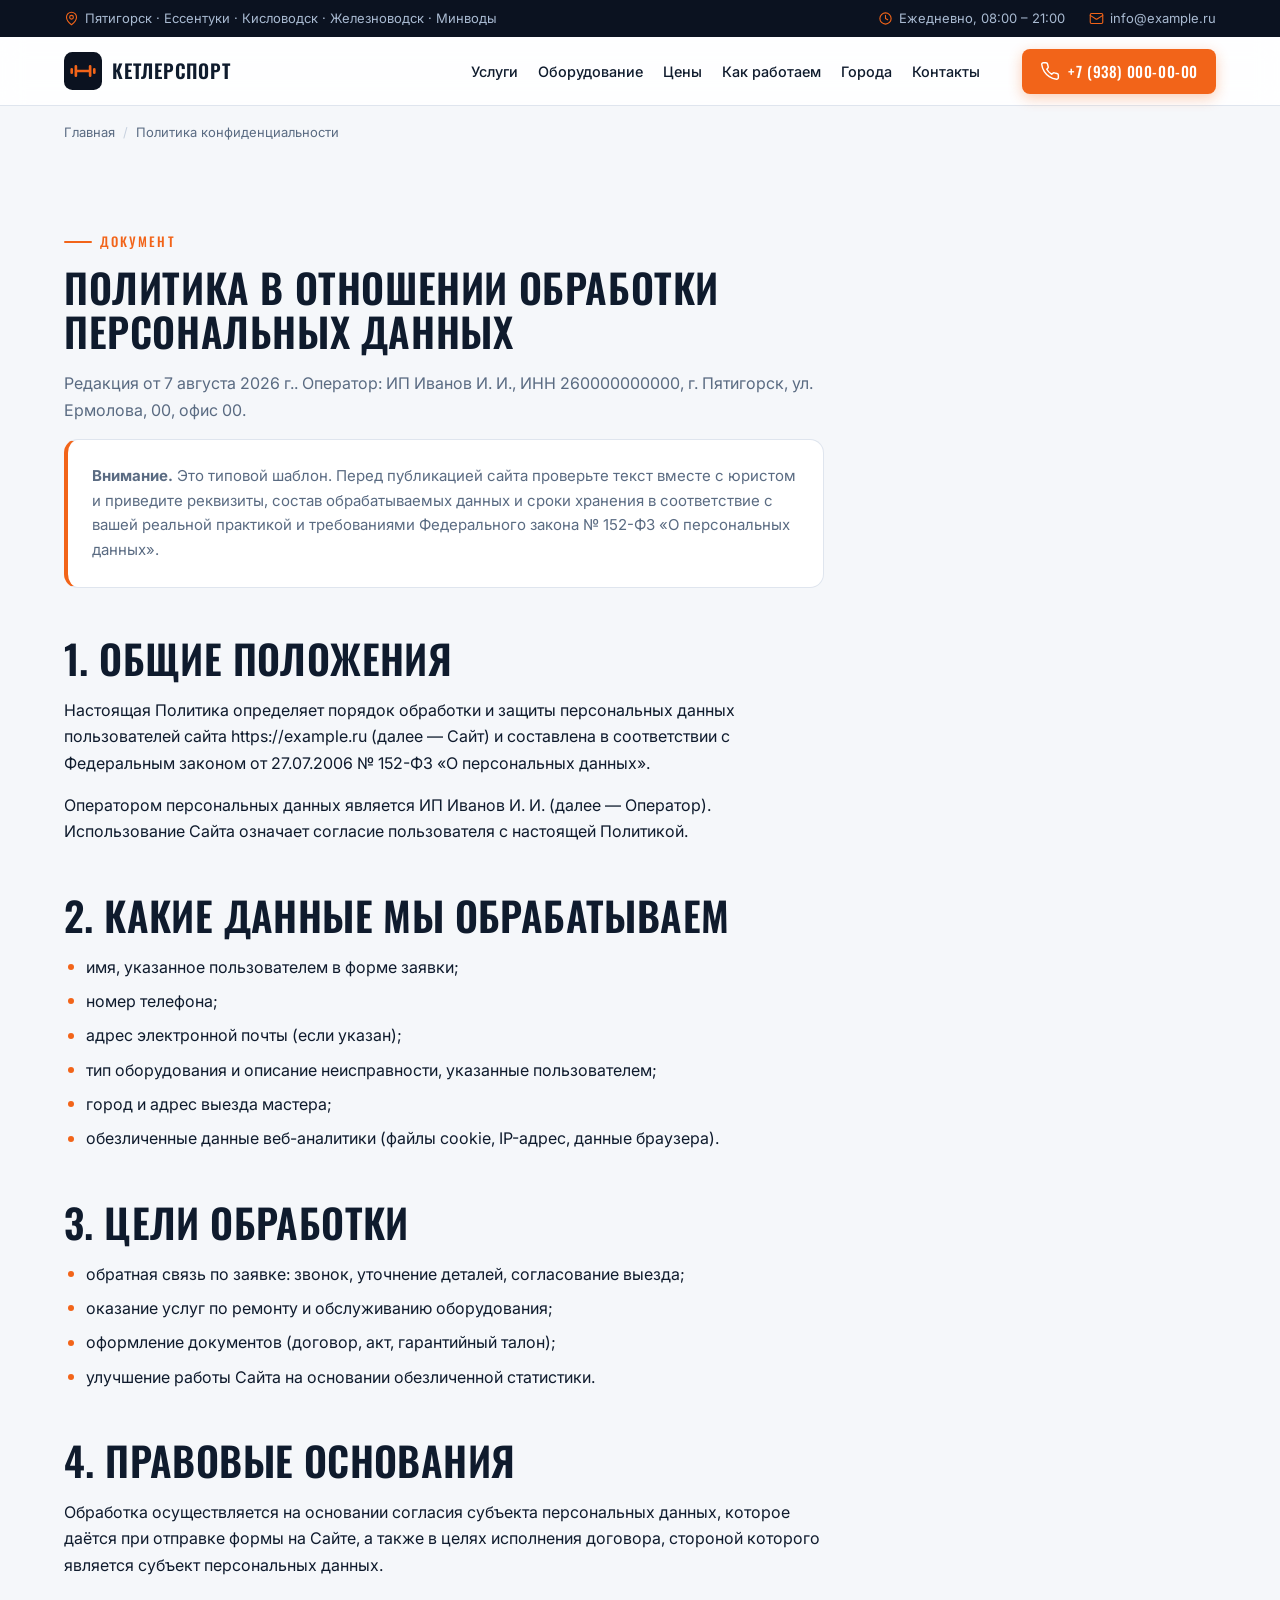
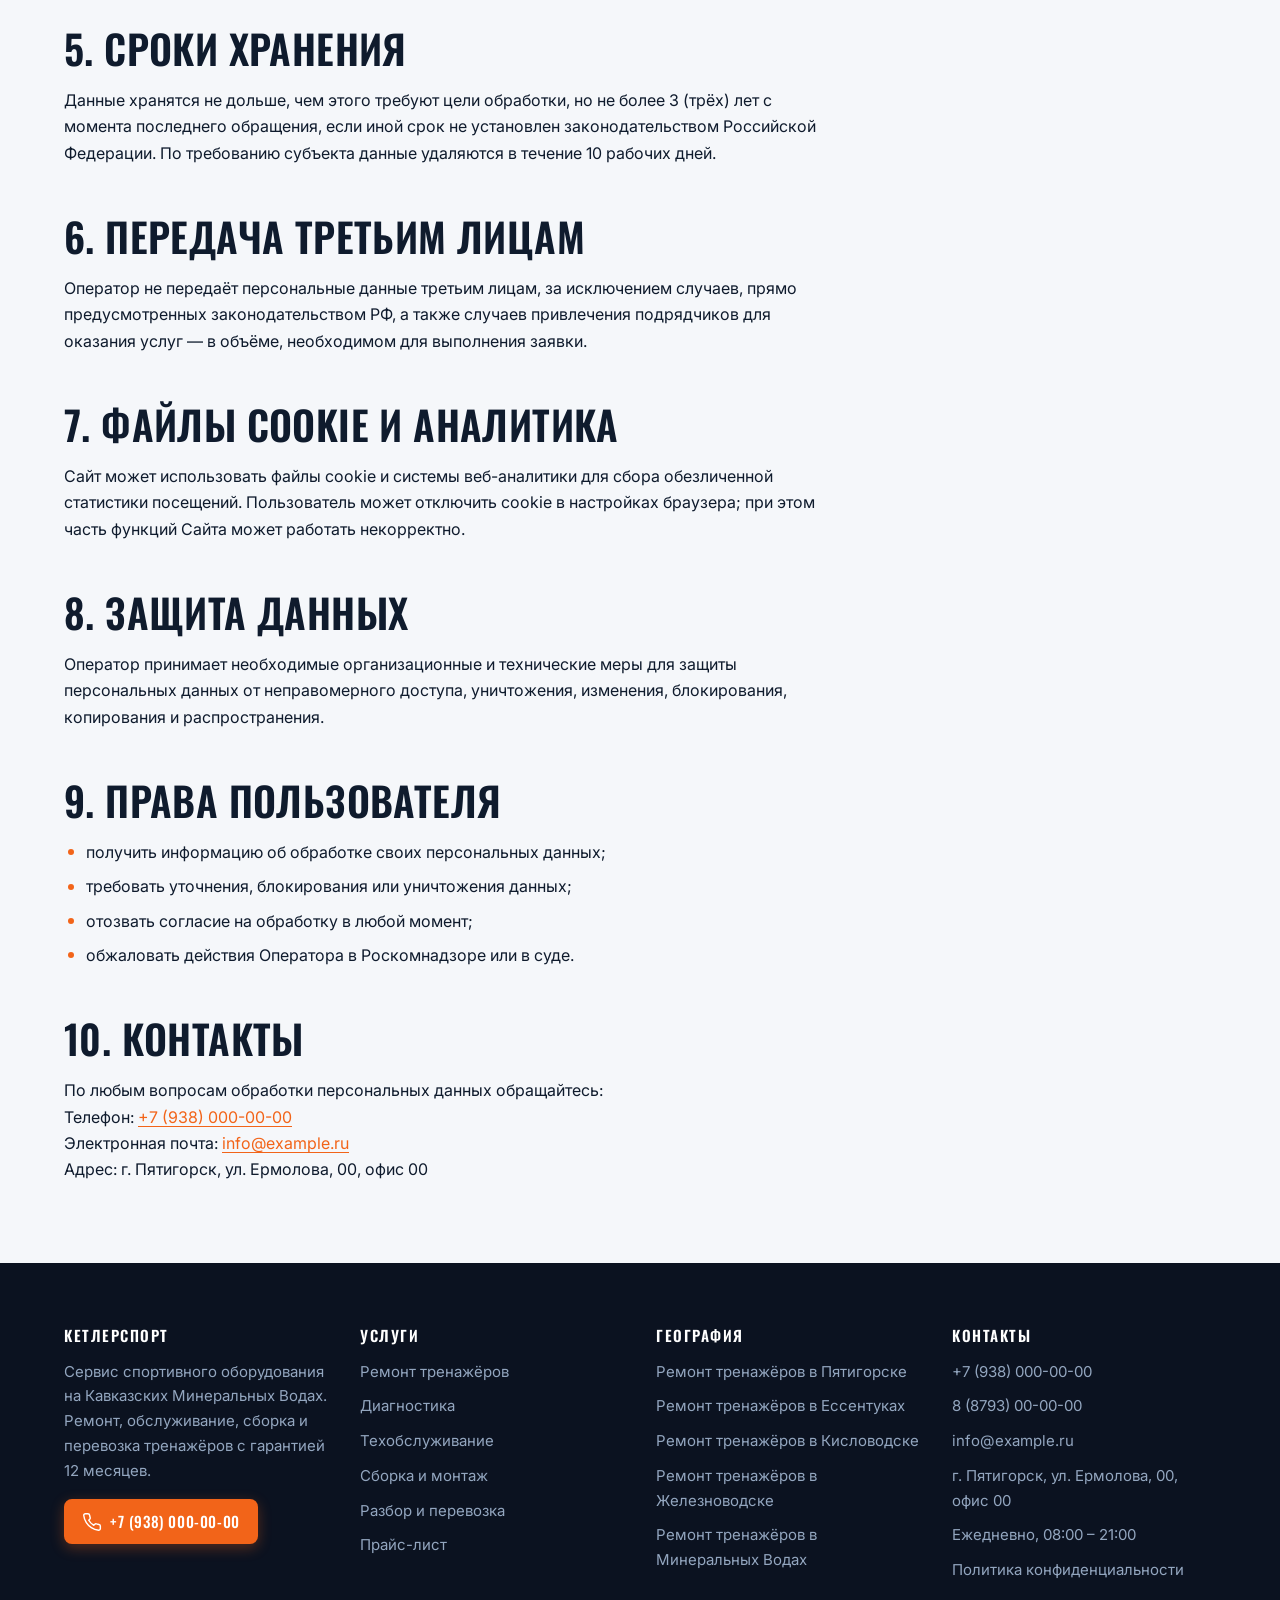
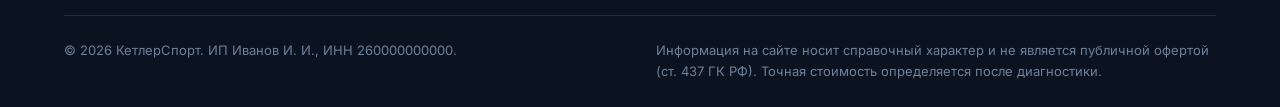
==== privacy.html @ 0d65feaf "Initial commit: ketlerremont project setup Co-Authored-By: Claude Haiku 4.5 <noreply@anthropic.com>" ====
<!DOCTYPE html>
<html lang="ru">
<head>
<meta charset="utf-8">
<meta name="viewport" content="width=device-width, initial-scale=1">
<title>Политика конфиденциальности | КетлерСпорт</title>
<meta name="description" content="Порядок обработки и защиты персональных данных пользователей сайта КетлерСпорт.">
<link rel="canonical" href="https://example.ru/privacy.html">

<meta property="og:type" content="website">
<meta property="og:site_name" content="КетлерСпорт">
<meta property="og:title" content="Политика конфиденциальности | КетлерСпорт">
<meta property="og:description" content="Порядок обработки и защиты персональных данных пользователей сайта КетлерСпорт.">
<meta property="og:url" content="https://example.ru/privacy.html">
<meta property="og:locale" content="ru_RU">
<meta name="theme-color" content="#0B1220">
<meta name="format-detection" content="telephone=no">

<link rel="icon" href="assets/img/favicon.svg" type="image/svg+xml">
<link rel="apple-touch-icon" href="assets/img/favicon.svg">

<link rel="preconnect" href="https://fonts.googleapis.com">
<link rel="preconnect" href="https://fonts.gstatic.com" crossorigin>
<link rel="stylesheet" href="https://fonts.googleapis.com/css2?family=Oswald:wght@400;500;600&family=Inter:wght@400;500;600;700&display=swap">
<link rel="stylesheet" href="assets/css/style.css">

<script>document.documentElement.classList.add('js');</script>

<script type="application/ld+json">{"@context": "https://schema.org", "@type": ["LocalBusiness", "HomeAndConstructionBusiness"], "name": "КетлерСпорт", "description": "Ремонт тренажёров с выездом по всему Кавминводам", "url": "https://example.ru/", "telephone": "+79380000000", "email": "info@example.ru", "priceRange": "₽₽", "image": "https://example.ru/assets/img/favicon.svg", "address": {"@type": "PostalAddress", "addressLocality": "Пятигорск", "addressRegion": "Ставропольский край", "addressCountry": "RU", "streetAddress": "г. Пятигорск, ул. Ермолова, 00, офис 00"}, "geo": {"@type": "GeoCoordinates", "latitude": "44.0486", "longitude": "43.0594"}, "openingHours": "Mo-Su 08:00-21:00", "areaServed": [{"@type": "City", "name": "Пятигорск"}, {"@type": "City", "name": "Ессентуки"}, {"@type": "City", "name": "Кисловодск"}, {"@type": "City", "name": "Железноводск"}, {"@type": "City", "name": "Минеральные Воды"}], "makesOffer": [{"@type": "Offer", "itemOffered": {"@type": "Service", "name": "Ремонт тренажёров", "description": "Механика и электроника: двигатели, платы, датчики, тросы, подшипники, полотна, рамы. Домашние и профессиональные модели."}}, {"@type": "Offer", "itemOffered": {"@type": "Service", "name": "Диагностика", "description": "Полная проверка механики, электрики и электроники на месте. Заключение с перечнем работ и точной сметой."}}, {"@type": "Offer", "itemOffered": {"@type": "Service", "name": "Техобслуживание", "description": "Плановое ТО продлевает срок службы в 2–3 раза. Разовое или по договору с графиком для залов."}}, {"@type": "Offer", "itemOffered": {"@type": "Service", "name": "Сборка и монтаж", "description": "Сборка нового оборудования по заводской инструкции с настройкой и инструктажем по эксплуатации."}}, {"@type": "Offer", "itemOffered": {"@type": "Service", "name": "Разбор и перевозка", "description": "Переезд зала или перестановка тренажёра: разбор, упаковка, такелаж, доставка и сборка на новом месте."}}, {"@type": "Offer", "itemOffered": {"@type": "Service", "name": "Запчасти и расходники", "description": "Подбор комплектующих по модели и серийному номеру. Полотна, ремни, тросы, ролики, платы, датчики, обивка."}}]}</script>
<!-- Счётчик не подключён: укажите brand.metrika_id в config.json -->
<meta name="robots" content="noindex, follow">
</head>
<body>
<!-- SVG-спрайт. Вставляется в начало <body>, иконки используются так:
     <svg class="icon" aria-hidden="true"><use href="#i-phone"></use></svg>
     Стиль: контурные иконки 24x24, толщина обводки 1.75 — задаётся в CSS (.icon).
     При желании можно заменить на Lucide/Heroicons, сохранив id. -->
<svg xmlns="http://www.w3.org/2000/svg" style="display:none" aria-hidden="true" focusable="false">

  <symbol id="i-phone" viewBox="0 0 24 24">
    <path d="M22 16.9v3a2 2 0 0 1-2.2 2 19.8 19.8 0 0 1-8.6-3.1 19.5 19.5 0 0 1-6-6A19.8 19.8 0 0 1 2.1 4.2 2 2 0 0 1 4.1 2h3a2 2 0 0 1 2 1.7c.1 1 .4 1.9.7 2.8a2 2 0 0 1-.5 2.1L8.1 9.9a16 16 0 0 0 6 6l1.3-1.3a2 2 0 0 1 2.1-.4c.9.3 1.8.6 2.8.7a2 2 0 0 1 1.7 2z"/>
  </symbol>

  <symbol id="i-mail" viewBox="0 0 24 24">
    <rect x="2" y="4" width="20" height="16" rx="2"/>
    <path d="m22 7-9 5.7a2 2 0 0 1-2 0L2 7"/>
  </symbol>

  <symbol id="i-chat" viewBox="0 0 24 24">
    <path d="M21 11.5a8.4 8.4 0 0 1-9 8.5 8.9 8.9 0 0 1-4-.9L3 21l1.9-5a8.4 8.4 0 0 1-.9-3.9 8.4 8.4 0 0 1 8.5-9 8.4 8.4 0 0 1 8.5 8.4z"/>
  </symbol>

  <symbol id="i-send" viewBox="0 0 24 24">
    <path d="M22 2 11 13"/>
    <path d="M22 2 15 22l-4-9-9-4z"/>
  </symbol>

  <symbol id="i-clock" viewBox="0 0 24 24">
    <circle cx="12" cy="12" r="9"/>
    <path d="M12 7v5l3.5 2"/>
  </symbol>

  <symbol id="i-pin" viewBox="0 0 24 24">
    <path d="M20 10c0 6-8 12-8 12s-8-6-8-12a8 8 0 0 1 16 0Z"/>
    <circle cx="12" cy="10" r="3"/>
  </symbol>

  <symbol id="i-truck" viewBox="0 0 24 24">
    <path d="M14 17V6a1 1 0 0 0-1-1H3a1 1 0 0 0-1 1v10a1 1 0 0 0 1 1h1"/>
    <path d="M14 8h3.6a1 1 0 0 1 .8.4l2.4 3.2a1 1 0 0 1 .2.6V16a1 1 0 0 1-1 1h-1"/>
    <path d="M9 17h5"/>
    <circle cx="6.5" cy="17.5" r="2"/>
    <circle cx="17.5" cy="17.5" r="2"/>
  </symbol>

  <symbol id="i-shield" viewBox="0 0 24 24">
    <path d="M12 22s8-3 8-9V5.5L12 2.5 4 5.5V13c0 6 8 9 8 9Z"/>
    <path d="m9 12 2 2 4-4"/>
  </symbol>

  <symbol id="i-wrench" viewBox="0 0 24 24">
    <path d="M14.7 6.3a1 1 0 0 0 0 1.4l1.6 1.6a1 1 0 0 0 1.4 0l3.8-3.8a6 6 0 0 1-8 7.9l-6.9 6.9a2.1 2.1 0 0 1-3-3l6.9-6.9a6 6 0 0 1 7.9-8z"/>
  </symbol>

  <symbol id="i-receipt" viewBox="0 0 24 24">
    <path d="M5 2v20l2-1.2L9 22l2-1.2L13 22l2-1.2L17 22l2-1.2V2l-2 1.2L15 2l-2 1.2L11 2 9 3.2 7 2Z"/>
    <path d="M9 8h6"/><path d="M9 12h6"/><path d="M9 16h3"/>
  </symbol>

  <symbol id="i-building" viewBox="0 0 24 24">
    <rect x="4" y="2" width="16" height="20" rx="1.5"/>
    <path d="M8 6h2"/><path d="M14 6h2"/>
    <path d="M8 10h2"/><path d="M14 10h2"/>
    <path d="M8 14h2"/><path d="M14 14h2"/>
    <path d="M10 22v-4h4v4"/>
  </symbol>

  <symbol id="i-search" viewBox="0 0 24 24">
    <circle cx="11" cy="11" r="7"/>
    <path d="m20 20-3.9-3.9"/>
  </symbol>

  <symbol id="i-gauge" viewBox="0 0 24 24">
    <path d="M3.5 18a9.5 9.5 0 1 1 17 0"/>
    <path d="m12 14 4-4"/>
    <circle cx="12" cy="15" r="1.4"/>
  </symbol>

  <symbol id="i-sliders" viewBox="0 0 24 24">
    <path d="M3 7h11"/><path d="M18 7h3"/><circle cx="16" cy="7" r="2"/>
    <path d="M3 17h5"/><path d="M12 17h9"/><circle cx="10" cy="17" r="2"/>
  </symbol>

  <symbol id="i-package" viewBox="0 0 24 24">
    <path d="M21 8a1.5 1.5 0 0 0-.8-1.3l-7.5-4a1.5 1.5 0 0 0-1.4 0l-7.5 4A1.5 1.5 0 0 0 3 8v8a1.5 1.5 0 0 0 .8 1.3l7.5 4a1.5 1.5 0 0 0 1.4 0l7.5-4A1.5 1.5 0 0 0 21 16Z"/>
    <path d="m3.3 7 8.7 4.8L20.7 7"/>
    <path d="M12 21.8V11.8"/>
    <path d="m7.5 4.4 9 4.9"/>
  </symbol>

  <symbol id="i-cog" viewBox="0 0 24 24">
    <circle cx="12" cy="12" r="3"/>
    <circle cx="12" cy="12" r="7"/>
    <path d="M12 2v3"/><path d="M12 19v3"/>
    <path d="M2 12h3"/><path d="M19 12h3"/>
    <path d="m5.3 5.3 2.1 2.1"/><path d="m16.6 16.6 2.1 2.1"/>
    <path d="m18.7 5.3-2.1 2.1"/><path d="m7.4 16.6-2.1 2.1"/>
  </symbol>

  <symbol id="i-menu" viewBox="0 0 24 24">
    <path d="M4 6h16"/><path d="M4 12h16"/><path d="M4 18h16"/>
  </symbol>

  <symbol id="i-close" viewBox="0 0 24 24">
    <path d="M6 6 18 18"/><path d="M18 6 6 18"/>
  </symbol>

  <symbol id="i-arrow-right" viewBox="0 0 24 24">
    <path d="M4 12h15"/><path d="m13 6 6 6-6 6"/>
  </symbol>

  <symbol id="i-arrow-up" viewBox="0 0 24 24">
    <path d="M12 19V5"/><path d="m5 12 7-7 7 7"/>
  </symbol>

  <symbol id="i-check" viewBox="0 0 24 24">
    <path d="M20 6 9 17l-5-5"/>
  </symbol>

  <symbol id="i-star" viewBox="0 0 24 24">
    <path d="m12 2.8 2.9 5.9 6.5.9-4.7 4.6 1.1 6.5-5.8-3-5.8 3 1.1-6.5L2.6 9.6l6.5-.9z"/>
  </symbol>

  <symbol id="i-alert" viewBox="0 0 24 24">
    <path d="M10.3 3.9 2.4 17.4A2 2 0 0 0 4.1 20.4h15.8a2 2 0 0 0 1.7-3L13.7 3.9a2 2 0 0 0-3.4 0Z"/>
    <path d="M12 9v4"/><path d="M12 17h.01"/>
  </symbol>

  <symbol id="i-info" viewBox="0 0 24 24">
    <circle cx="12" cy="12" r="9"/>
    <path d="M12 16v-5"/><path d="M12 8h.01"/>
  </symbol>

  <symbol id="i-home" viewBox="0 0 24 24">
    <path d="m3 10 9-7 9 7v10a1 1 0 0 1-1 1H4a1 1 0 0 1-1-1z"/>
    <path d="M10 21v-6h4v6"/>
  </symbol>

  <symbol id="i-dumbbell" viewBox="0 0 24 24">
    <path d="M6.5 6v12"/><path d="M17.5 6v12"/>
    <path d="M3 9v6"/><path d="M21 9v6"/>
    <path d="M6.5 12h11"/>
  </symbol>

  <symbol id="i-hotel" viewBox="0 0 24 24">
    <rect x="3" y="12" width="18" height="4" rx="1"/>
    <path d="M3 12V6"/>
    <path d="M7 12V9h6v3"/>
    <path d="M3 20v-4"/><path d="M21 20v-4"/>
  </symbol>

  <symbol id="i-school" viewBox="0 0 24 24">
    <path d="m2 9 10-5 10 5-10 5z"/>
    <path d="M6 11.5V17c0 1.5 2.7 3 6 3s6-1.5 6-3v-5.5"/>
  </symbol>

  <symbol id="i-store" viewBox="0 0 24 24">
    <path d="m3 9 1.6-5h14.8L21 9"/>
    <path d="M4 9v11h16V9"/>
    <path d="M9 20v-6h6v6"/>
  </symbol>

  <symbol id="i-office" viewBox="0 0 24 24">
    <rect x="2" y="7" width="20" height="13" rx="2"/>
    <path d="M9 7V5a1 1 0 0 1 1-1h4a1 1 0 0 1 1 1v2"/>
    <path d="M2 12h20"/>
  </symbol>

  <symbol id="i-treadmill" viewBox="0 0 24 24">
    <path d="M3 19h10a1 1 0 0 0 1-.7L17.5 8"/>
    <path d="M17.5 8H21"/>
    <path d="M21 8v11"/>
    <path d="M6 19v2"/><path d="M12 19v2"/>
  </symbol>

  <symbol id="i-bike" viewBox="0 0 24 24">
    <circle cx="5.5" cy="17" r="3.5"/>
    <circle cx="18.5" cy="17" r="3.5"/>
    <path d="M5.5 17 9 8h6l3.5 9"/>
    <path d="M7 8h4"/><path d="M14 8h3"/>
  </symbol>

  <symbol id="i-ellipse" viewBox="0 0 24 24">
    <ellipse cx="12" cy="15.5" rx="9" ry="4.5"/>
    <path d="M12 11V3"/>
    <path d="M8 3h8"/>
    <path d="M6 15.5h12"/>
  </symbol>

  <symbol id="i-rower" viewBox="0 0 24 24">
    <path d="M2 19h20"/>
    <path d="m7 19 1.5-5h4l1.5 5"/>
    <circle cx="18" cy="8.5" r="3"/>
    <path d="m15.2 9.8-6 3.2"/>
  </symbol>

  <symbol id="i-stepper" viewBox="0 0 24 24">
    <path d="M3 20h4v-4h4v-4h4V8h5"/>
    <path d="M3 20v-2"/>
  </symbol>

  <symbol id="i-weights" viewBox="0 0 24 24">
    <rect x="6" y="7" width="12" height="3" rx="1"/>
    <rect x="6" y="12" width="12" height="3" rx="1"/>
    <rect x="6" y="17" width="12" height="3" rx="1"/>
    <path d="M12 7V3"/><path d="M9 3h6"/>
  </symbol>

  <symbol id="i-station" viewBox="0 0 24 24">
    <path d="M4 3v18"/><path d="M20 3v18"/>
    <path d="M4 3h16"/>
    <path d="M4 12h7"/>
    <circle cx="15" cy="12" r="2.5"/>
    <path d="M20 21H4"/>
  </symbol>

  <symbol id="i-bench" viewBox="0 0 24 24">
    <rect x="5" y="8" width="14" height="4" rx="1.5"/>
    <path d="M7 12v8"/><path d="M17 12v8"/>
    <path d="M3 5h4"/><path d="M17 5h4"/>
  </symbol>

  <symbol id="i-file" viewBox="0 0 24 24">
    <path d="M14 2H7a2 2 0 0 0-2 2v16a2 2 0 0 0 2 2h10a2 2 0 0 0 2-2V7z"/>
    <path d="M14 2v5h5"/>
    <path d="M9 13h6"/><path d="M9 17h4"/>
  </symbol>

  <symbol id="i-ruble" viewBox="0 0 24 24">
    <path d="M8 21V4h5.5a4.5 4.5 0 0 1 0 9H8"/>
    <path d="M5 16h9"/>
  </symbol>
</svg>


<a class="skip-link" href="#main">Перейти к содержимому</a>

<div class="topbar">
  <div class="container topbar__inner">
    <span class="topbar__item topbar__cities">
      <svg class="icon" aria-hidden="true"><use href="#i-pin"></use></svg>
      Пятигорск · Ессентуки · Кисловодск · Железноводск · Минводы
    </span>
    <span class="topbar__item topbar__hours">
      <svg class="icon" aria-hidden="true"><use href="#i-clock"></use></svg>
      Ежедневно, 08:00 – 21:00
    </span>
    <a class="topbar__item topbar__mail" href="mailto:info@example.ru">
      <svg class="icon" aria-hidden="true"><use href="#i-mail"></use></svg>
      info@example.ru
    </a>
    <a class="topbar__item topbar__phone" href="tel:+79380000000">
      <svg class="icon" aria-hidden="true"><use href="#i-phone"></use></svg>
      +7 (938) 000-00-00
    </a>
  </div>
</div>

<header class="header">
  <div class="container header__inner">
    <a class="logo" href="index.html" aria-label="КетлерСпорт — на главную">
      <svg class="logo__mark" viewBox="0 0 64 64" aria-hidden="true">
        <rect width="64" height="64" rx="14" fill="#0B1220"/>
        <g fill="none" stroke="#F26419" stroke-width="4.5" stroke-linecap="round">
          <path d="M20 24v16M44 24v16M13 29v6M51 29v6M20 32h24"/>
        </g>
      </svg>
      <span class="logo__text">
        <span class="logo__name">КетлерСпорт</span>
        <span class="logo__sub">Ремонт спортивного оборудования</span>
      </span>
    </a>

    <button class="burger" type="button" data-burger aria-expanded="false" aria-controls="site-nav" aria-label="Меню">
      <svg class="icon burger__open" aria-hidden="true"><use href="#i-menu"></use></svg>
      <svg class="icon burger__close" aria-hidden="true"><use href="#i-close"></use></svg>
    </button>

    <nav class="nav" id="site-nav" data-nav aria-label="Основная навигация">
      <ul class="nav__list">
        <li><a class="nav__link" href="index.html#services">Услуги</a></li>
        <li><a class="nav__link" href="index.html#equipment">Оборудование</a></li>
        <li><a class="nav__link" href="index.html#prices">Цены</a></li>
        <li><a class="nav__link" href="index.html#process">Как работаем</a></li>
        <li><a class="nav__link" href="index.html#cities">Города</a></li>
        <li class="nav__item--compact"><a class="nav__link" href="index.html#faq">Вопросы</a></li>
        <li><a class="nav__link" href="index.html#contacts">Контакты</a></li>
        <li class="nav__cta"><a class="btn btn--primary btn--block" href="#lead" data-lead-cta>Вызвать мастера</a></li>
      </ul>
    </nav>

    <a class="btn btn--primary btn--sm header__phone" href="tel:+79380000000">
      <svg class="icon" aria-hidden="true"><use href="#i-phone"></use></svg>
      +7 (938) 000-00-00
    </a>
  </div>
</header>

<main id="main">
<nav class="breadcrumbs container" aria-label="Хлебные крошки">
  <ol>
    <li><a href="index.html">Главная</a></li>
    <li>Политика конфиденциальности</li>
  </ol>
</nav>

<section class="section section--tight">
  <div class="container">
    <div class="prose">
      <span class="eyebrow">Документ</span>
      <h1 style="font-size:clamp(1.8rem,4vw,2.5rem)">Политика в отношении обработки персональных данных</h1>
      <p style="color:var(--text-muted)">
        Редакция от 7 августа 2026 г.. Оператор: ИП Иванов И. И., ИНН 260000000000, г. Пятигорск, ул. Ермолова, 00, офис 00.
      </p>

      <div class="card" style="border-left:4px solid var(--brand);margin-bottom:32px">
        <p style="margin:0;font-size:var(--fs-sm)">
          <strong>Внимание.</strong> Это типовой шаблон. Перед публикацией сайта проверьте
          текст вместе с юристом и приведите реквизиты, состав обрабатываемых данных и сроки
          хранения в соответствие с вашей реальной практикой и требованиями
          Федерального закона № 152-ФЗ «О персональных данных».
        </p>
      </div>

      <h2>1. Общие положения</h2>
      <p>
        Настоящая Политика определяет порядок обработки и защиты персональных данных
        пользователей сайта https://example.ru (далее — Сайт) и составлена в соответствии
        с Федеральным законом от 27.07.2006 № 152-ФЗ «О персональных данных».
      </p>
      <p>
        Оператором персональных данных является ИП Иванов И. И. (далее — Оператор).
        Использование Сайта означает согласие пользователя с настоящей Политикой.
      </p>

      <h2>2. Какие данные мы обрабатываем</h2>
      <ul>
        <li>имя, указанное пользователем в форме заявки;</li>
        <li>номер телефона;</li>
        <li>адрес электронной почты (если указан);</li>
        <li>тип оборудования и описание неисправности, указанные пользователем;</li>
        <li>город и адрес выезда мастера;</li>
        <li>обезличенные данные веб-аналитики (файлы cookie, IP-адрес, данные браузера).</li>
      </ul>

      <h2>3. Цели обработки</h2>
      <ul>
        <li>обратная связь по заявке: звонок, уточнение деталей, согласование выезда;</li>
        <li>оказание услуг по ремонту и обслуживанию оборудования;</li>
        <li>оформление документов (договор, акт, гарантийный талон);</li>
        <li>улучшение работы Сайта на основании обезличенной статистики.</li>
      </ul>

      <h2>4. Правовые основания</h2>
      <p>
        Обработка осуществляется на основании согласия субъекта персональных данных,
        которое даётся при отправке формы на Сайте, а также в целях исполнения договора,
        стороной которого является субъект персональных данных.
      </p>

      <h2>5. Сроки хранения</h2>
      <p>
        Данные хранятся не дольше, чем этого требуют цели обработки, но не более
        3 (трёх) лет с момента последнего обращения, если иной срок не установлен
        законодательством Российской Федерации. По требованию субъекта данные удаляются
        в течение 10 рабочих дней.
      </p>

      <h2>6. Передача третьим лицам</h2>
      <p>
        Оператор не передаёт персональные данные третьим лицам, за исключением случаев,
        прямо предусмотренных законодательством РФ, а также случаев привлечения
        подрядчиков для оказания услуг — в объёме, необходимом для выполнения заявки.
      </p>

      <h2>7. Файлы cookie и аналитика</h2>
      <p>
        Сайт может использовать файлы cookie и системы веб-аналитики для сбора обезличенной
        статистики посещений. Пользователь может отключить cookie в настройках браузера;
        при этом часть функций Сайта может работать некорректно.
      </p>

      <h2>8. Защита данных</h2>
      <p>
        Оператор принимает необходимые организационные и технические меры для защиты
        персональных данных от неправомерного доступа, уничтожения, изменения,
        блокирования, копирования и распространения.
      </p>

      <h2>9. Права пользователя</h2>
      <ul>
        <li>получить информацию об обработке своих персональных данных;</li>
        <li>требовать уточнения, блокирования или уничтожения данных;</li>
        <li>отозвать согласие на обработку в любой момент;</li>
        <li>обжаловать действия Оператора в Роскомнадзоре или в суде.</li>
      </ul>

      <h2>10. Контакты</h2>
      <p>
        По любым вопросам обработки персональных данных обращайтесь:<br>
        Телефон: <a href="tel:+79380000000">+7 (938) 000-00-00</a><br>
        Электронная почта: <a href="mailto:info@example.ru">info@example.ru</a><br>
        Адрес: г. Пятигорск, ул. Ермолова, 00, офис 00
      </p>
    </div>
  </div>
</section>

</main>

<footer class="footer">
  <div class="container">
    <div class="footer__grid">
      <div>
        <h4>КетлерСпорт</h4>
        <p style="margin-bottom:16px">Сервис спортивного оборудования на Кавказских Минеральных Водах. Ремонт, обслуживание, сборка и перевозка тренажёров с гарантией 12 месяцев.</p>
        <a class="btn btn--primary btn--sm" href="tel:+79380000000">
          <svg class="icon" aria-hidden="true"><use href="#i-phone"></use></svg>
          +7 (938) 000-00-00
        </a>
      </div>
      <div>
        <h4>Услуги</h4>
        <ul>
          <li><a href="index.html#services">Ремонт тренажёров</a></li>
          <li><a href="index.html#services">Диагностика</a></li>
          <li><a href="index.html#services">Техобслуживание</a></li>
          <li><a href="index.html#services">Сборка и монтаж</a></li>
          <li><a href="index.html#services">Разбор и перевозка</a></li>
          <li><a href="index.html#prices">Прайс-лист</a></li>
        </ul>
      </div>
      <div>
        <h4>География</h4>
        <ul><li><a href="remont-trenazherov-pyatigorsk.html">Ремонт тренажёров в Пятигорске</a></li>
<li><a href="remont-trenazherov-essentuki.html">Ремонт тренажёров в Ессентуках</a></li>
<li><a href="remont-trenazherov-kislovodsk.html">Ремонт тренажёров в Кисловодске</a></li>
<li><a href="remont-trenazherov-zheleznovodsk.html">Ремонт тренажёров в Железноводске</a></li>
<li><a href="remont-trenazherov-mineralnye-vody.html">Ремонт тренажёров в Минеральных Водах</a></li></ul>
      </div>
      <div>
        <h4>Контакты</h4>
        <ul>
          <li><a href="tel:+79380000000">+7 (938) 000-00-00</a></li>
          <li><a href="tel:+78793000000">8 (8793) 00-00-00</a></li>
          <li><a href="mailto:info@example.ru">info@example.ru</a></li>
          <li>г. Пятигорск, ул. Ермолова, 00, офис 00</li>
          <li>Ежедневно, 08:00 – 21:00</li>
          <li><a href="privacy.html">Политика конфиденциальности</a></li>
        </ul>
      </div>
    </div>
    <div class="footer__bottom">
      <span>© 2026 КетлерСпорт. ИП Иванов И. И., ИНН 260000000000.</span>
      <span class="footer__disclaimer">Информация на сайте носит справочный характер и не является публичной офертой (ст. 437 ГК РФ). Точная стоимость определяется после диагностики.</span>
    </div>
  </div>
</footer>

<div class="callbar" data-callbar>
  <a href="tel:+79380000000">
    <svg class="icon" aria-hidden="true"><use href="#i-phone"></use></svg>
    Позвонить
  </a>
  <a href="https://wa.me/79380000000" target="_blank" rel="noopener">
    <svg class="icon" aria-hidden="true"><use href="#i-chat"></use></svg>
    WhatsApp
  </a>
</div>

<button class="to-top" type="button" data-to-top aria-label="Наверх">
  <svg class="icon" aria-hidden="true"><use href="#i-arrow-up"></use></svg>
</button>

<!-- Форма во всплывающем окне. На мобильном она заменяет карточку в первом
     экране: та занимала весь экран и закрывала фотографию. Если JS не работает
     или <dialog> не поддерживается, кнопки просто ведут якорем на блок «Заявка». -->
<dialog class="modal" id="lead-modal" aria-label="Вызвать мастера">
  <button class="modal__close" type="button" data-modal-close aria-label="Закрыть окно">
    <svg class="icon" aria-hidden="true"><use href="#i-close"></use></svg>
  </button>
  <div class="lead-card">
  <h2>Вызвать мастера</h2>
  <p class="lead-card__note">Перезвоним в течение 15 минут. Диагностика бесплатно.</p>

  <form data-form data-endpoint="" method="post" action="#" novalidate>
    <input type="hidden" name="source" value="Главная страница">
    <input type="text" name="company" tabindex="-1" autocomplete="off" class="visually-hidden" aria-hidden="true">

    <div class="field">
      <label for="modal-name">Ваше имя <span class="field__req" aria-hidden="true">*</span></label>
      <input class="input" id="modal-name" name="name" type="text" required
             autocomplete="name" placeholder="Как к вам обращаться">
      <span class="field__error" role="alert"></span>
    </div>

    <div class="field">
      <label for="modal-phone">Телефон <span class="field__req" aria-hidden="true">*</span></label>
      <input class="input" id="modal-phone" name="phone" type="tel" required
             autocomplete="tel" inputmode="tel" placeholder="+7 (___) ___-__-__">
      <span class="field__hint">Перезвоним в течение 15 минут в рабочее время</span>
      <span class="field__error" role="alert"></span>
    </div>

    <div class="field">
      <label class="check">
        <input type="checkbox" name="consent" required>
        <span>Согласен на обработку персональных данных в соответствии с
          <a href="privacy.html">политикой конфиденциальности</a></span>
      </label>
      <span class="field__error" role="alert"></span>
    </div>

    <button class="btn btn--primary btn--block" type="submit">Отправить заявку</button>

    <p class="form__status" role="status" aria-live="polite"></p>

    <div class="form__alt">
      <span>Или напишите сразу:</span>
      <a class="chip-link" href="https://wa.me/79380000000" target="_blank" rel="noopener">
        <svg class="icon" aria-hidden="true"><use href="#i-chat"></use></svg> WhatsApp
      </a>
      <a class="chip-link" href="https://t.me/ketlersport" target="_blank" rel="noopener">
        <svg class="icon" aria-hidden="true"><use href="#i-send"></use></svg> Telegram
      </a>
    </div>
  </form>
</div>
</dialog>

<script src="assets/js/main.js" defer></script>

</body>
</html>
---- assets/css/style.css ----
/* =========================================================================
   КетлерСпорт — сервис спортивного оборудования на КМВ
   Дизайн-система: индустриальный тёмно-синий + оранжевый акцент
   Шрифты: Oswald (заголовки) + Inter (текст) — оба с кириллицей
   ========================================================================= */

/* ---------- 1. Токены ---------------------------------------------------- */

:root {
  /* Палитра */
  --ink:            #0B1220;
  --ink-2:          #111C2E;
  --ink-3:          #1B2A42;
  --bg:             #F5F7FA;
  --surface:        #FFFFFF;
  --surface-2:      #EDF1F6;
  --text:           #0F1B2D;
  --text-muted:     #5A6B82;
  --line:           #DFE5EE;
  --line-strong:    #C7D1DF;

  --brand:          #F26419;
  --brand-600:      #D9500B;
  --brand-700:      #B84208;
  --brand-soft:     #FFF1E8;
  --on-brand:       #FFFFFF;

  --blue:           #1D4ED8;
  --ok:             #15803D;
  --ok-soft:        #E8F6EC;
  --warn:           #B45309;
  --danger:         #DC2626;

  /* Типографика */
  --font-display: "Oswald", "Arial Narrow", system-ui, sans-serif;
  --font-body: "Inter", -apple-system, BlinkMacSystemFont, "Segoe UI", Roboto, sans-serif;

  --fs-xs:   0.8125rem;  /* 13 */
  --fs-sm:   0.9375rem;  /* 15 */
  --fs-base: 1rem;       /* 16 */
  --fs-md:   1.0625rem;  /* 17 */
  --fs-lg:   1.25rem;    /* 20 */
  --fs-xl:   1.5rem;     /* 24 */
  --fs-2xl:  2rem;       /* 32 */
  --fs-3xl:  2.5rem;     /* 40 */
  --fs-4xl:  3.25rem;    /* 52 */

  /* Ритм 4/8 */
  --sp-1: 4px;   --sp-2: 8px;   --sp-3: 12px;  --sp-4: 16px;
  --sp-5: 24px;  --sp-6: 32px;  --sp-7: 48px;  --sp-8: 64px;
  --sp-9: 96px;

  --radius-sm: 8px;
  --radius:    14px;
  --radius-lg: 22px;
  --radius-pill: 999px;

  --shadow-sm: 0 1px 2px rgba(15, 27, 45, .06), 0 1px 3px rgba(15, 27, 45, .04);
  --shadow:    0 4px 12px rgba(15, 27, 45, .07), 0 2px 4px rgba(15, 27, 45, .04);
  --shadow-lg: 0 18px 40px rgba(15, 27, 45, .14), 0 4px 12px rgba(15, 27, 45, .07);

  --container: 1200px;
  --header-h: 68px;

  --t-fast: 150ms cubic-bezier(.4, 0, .2, 1);
  --t:      220ms cubic-bezier(.4, 0, .2, 1);

  /* Слои */
  --z-sticky: 40;
  --z-header: 60;
  --z-overlay: 90;
  --z-modal: 100;

  color-scheme: light;
}

/* Тёмная тема — ОТКЛЮЧЕНА по умолчанию.
   Сайт всегда выглядит одинаково у всех посетителей, независимо от настроек
   их системы. Чтобы включить тёмную тему, добавьте на <html> атрибут
   data-theme="dark" (или замените селектор ниже на
   @media (prefers-color-scheme: dark) — тогда тема будет переключаться сама). */
:root[data-theme="dark"] {
  --bg:          #0A101B;
  --surface:     #121C2B;
  --surface-2:   #18243B;
  --text:        #E8EEF7;
  --text-muted:  #9FB0C6;
  --line:        #263449;
  --line-strong: #35465F;
  --brand:       #FF7A33;
  --brand-600:   #F26419;
  --brand-soft:  #2A1B12;
  --ok-soft:     #10251A;
  --shadow-sm: 0 1px 2px rgba(0, 0, 0, .4);
  --shadow:    0 4px 12px rgba(0, 0, 0, .45);
  --shadow-lg: 0 18px 40px rgba(0, 0, 0, .55);
  color-scheme: dark;
}

/* ---------- 2. База ------------------------------------------------------ */

*, *::before, *::after { box-sizing: border-box; }

html {
  -webkit-text-size-adjust: 100%;
  scroll-behavior: smooth;
  scroll-padding-top: calc(var(--header-h) + 16px);
}

body {
  margin: 0;
  font-family: var(--font-body);
  font-size: var(--fs-base);
  line-height: 1.65;
  color: var(--text);
  background: var(--bg);
  -webkit-font-smoothing: antialiased;
  overflow-x: hidden;
}

img, svg, video { max-width: 100%; height: auto; display: block; }
a { color: inherit; }

h1, h2, h3, h4 {
  font-family: var(--font-display);
  font-weight: 600;
  line-height: 1.12;
  margin: 0 0 var(--sp-4);
  letter-spacing: .01em;
}

h1 { font-size: clamp(2.1rem, 5.2vw, var(--fs-4xl)); text-transform: uppercase; letter-spacing: .015em; }
h2 { font-size: clamp(1.7rem, 3.6vw, var(--fs-3xl)); text-transform: uppercase; }
h3 { font-size: var(--fs-lg); }
p  { margin: 0 0 var(--sp-4); }
ul, ol { margin: 0; padding: 0; list-style: none; }

:focus-visible {
  outline: 3px solid var(--brand);
  outline-offset: 2px;
  border-radius: 4px;
}

::selection { background: var(--brand); color: #fff; }

.visually-hidden {
  position: absolute; width: 1px; height: 1px;
  padding: 0; margin: -1px; overflow: hidden;
  clip: rect(0 0 0 0); white-space: nowrap; border: 0;
}

.skip-link {
  position: absolute; left: var(--sp-4); top: -100px;
  z-index: var(--z-modal);
  background: var(--brand); color: #fff;
  padding: var(--sp-3) var(--sp-5); border-radius: var(--radius-sm);
  font-weight: 600; text-decoration: none;
  transition: top var(--t-fast);
}
.skip-link:focus { top: var(--sp-4); }

/* ---------- 3. Раскладка ------------------------------------------------- */

.container {
  width: 100%;
  max-width: var(--container);
  margin-inline: auto;
  padding-inline: var(--sp-4);
}
@media (min-width: 768px)  { .container { padding-inline: var(--sp-6); } }
@media (min-width: 1280px) { .container { padding-inline: var(--sp-5); } }

.section { padding-block: clamp(48px, 7vw, 96px); }
.section--tight { padding-block: clamp(36px, 5vw, 64px); }
.section--alt { background: var(--surface); }
.section--dark { background: var(--ink); color: #EAF0F8; }
/* В тёмной теме фон страницы близок к --ink — отделяем секцию тонкими границами. */
[data-theme="dark"] .section--dark {
  background: #070C15;
  border-block: 1px solid rgba(255, 255, 255, .07);
}
.section--dark h2, .section--dark h3 { color: #fff; }

/* Секция с фотографией на фоне: снимок + затемнение, контент поверх. */
.section--photo { position: relative; overflow: hidden; color: #EAF0F8; }
.section--photo > .container { position: relative; z-index: 2; }
.section--photo h2, .section--photo h3 { color: #fff; }
.section--photo .card__list li { color: #C4D2E4; }
.section--photo .section__lead { font-size: var(--fs-md); color: #B9C8DC; }

.section__bg { position: absolute; inset: 0; z-index: 0; }
.section__bg img {
  width: 100%; height: 100%;
  object-fit: cover; object-position: center 58%;
}
.section__bg::after {
  content: "";
  position: absolute; inset: 0;
  background: linear-gradient(100deg,
    rgba(11, 18, 32, .95) 0%,
    rgba(11, 18, 32, .88) 38%,
    rgba(11, 18, 32, .62) 72%,
    rgba(11, 18, 32, .42) 100%);
}
@media (max-width: 1023px) {
  .section__bg::after { background: rgba(11, 18, 32, .90); }
}

.section-head { max-width: 780px; margin-bottom: var(--sp-7); }
.section-head--center { margin-inline: auto; text-align: center; }
.section-head p {
  font-size: var(--fs-md);
  color: var(--text-muted);
  margin-bottom: 0;
}
.section--dark .section-head p { color: #A9BAD1; }

.eyebrow {
  display: inline-flex; align-items: center; gap: var(--sp-2);
  font-family: var(--font-display);
  font-size: var(--fs-xs);
  font-weight: 500;
  letter-spacing: .16em;
  text-transform: uppercase;
  color: var(--brand);
  margin-bottom: var(--sp-3);
}
.eyebrow::before {
  content: ""; width: 28px; height: 2px;
  background: var(--brand); border-radius: 2px;
}

.grid { display: grid; gap: var(--sp-5); }
.grid--2 { grid-template-columns: repeat(auto-fit, minmax(300px, 1fr)); }
.grid--3 { grid-template-columns: repeat(auto-fit, minmax(290px, 1fr)); }
.grid--4 { grid-template-columns: repeat(auto-fit, minmax(230px, 1fr)); }

/* ---------- 4. Кнопки ---------------------------------------------------- */

.btn {
  display: inline-flex; align-items: center; justify-content: center;
  gap: var(--sp-2);
  min-height: 48px;
  padding: var(--sp-3) var(--sp-5);
  border: 2px solid transparent;
  border-radius: var(--radius-sm);
  font-family: var(--font-display);
  font-size: var(--fs-md);
  font-weight: 500;
  letter-spacing: .04em;
  text-transform: uppercase;
  text-decoration: none;
  cursor: pointer;
  white-space: nowrap;
  transition: background var(--t-fast), color var(--t-fast),
              border-color var(--t-fast), box-shadow var(--t-fast), transform var(--t-fast);
}
.btn:active { transform: translateY(1px); }
.btn .icon { width: 20px; height: 20px; }

.btn--primary {
  background: var(--brand); color: var(--on-brand);
  box-shadow: 0 4px 14px rgba(242, 100, 25, .32);
}
.btn--primary:hover { background: var(--brand-600); box-shadow: 0 6px 20px rgba(242, 100, 25, .42); }

.btn--ghost {
  background: transparent; color: currentColor;
  border-color: currentColor;
  opacity: .92;
}
.btn--ghost:hover { background: rgba(255, 255, 255, .1); opacity: 1; }

.btn--outline {
  background: var(--surface); color: var(--text);
  border-color: var(--line-strong);
}
.btn--outline:hover { border-color: var(--brand); color: var(--brand); }

.btn--block { width: 100%; }
.btn--sm { min-height: 40px; padding: var(--sp-2) var(--sp-4); font-size: var(--fs-sm); }

.btn[disabled], .btn[aria-busy="true"] { opacity: .55; pointer-events: none; }

/* ---------- 5. Шапка ----------------------------------------------------- */

.topbar {
  background: var(--ink);
  color: #A9BAD1;
  font-size: var(--fs-xs);
  padding-block: var(--sp-2);
}
.topbar__inner { display: flex; align-items: center; gap: var(--sp-2) var(--sp-5); }
.topbar__item { display: inline-flex; align-items: center; gap: 6px; white-space: nowrap; }
.topbar__item .icon { width: 15px; height: 15px; color: var(--brand); flex: none; }
.topbar a { text-decoration: none; }
.topbar a:hover { color: #fff; }

/* На узких экранах строка держится в одну линию: часы слева, телефон справа.
   Список городов и почта появляются только когда для них реально есть место. */
.topbar__cities, .topbar__mail { display: none; }
.topbar__phone { margin-left: auto; font-weight: 600; color: #fff; }
@media (min-width: 1024px) {
  .topbar__cities { display: inline-flex; }
  .topbar__hours { margin-left: auto; }
}
@media (min-width: 1200px) {
  .topbar__mail { display: inline-flex; }
  .topbar__phone { display: none; }
}

.header {
  position: sticky; top: 0; z-index: var(--z-header);
  background: color-mix(in srgb, var(--surface) 88%, transparent);
  backdrop-filter: blur(12px);
  border-bottom: 1px solid var(--line);
}
.header__inner {
  display: flex; align-items: center; gap: var(--sp-4);
  min-height: var(--header-h);
}

.logo { display: inline-flex; align-items: center; gap: 10px; text-decoration: none; flex: none; }
.logo__mark { width: 38px; height: 38px; flex: none; }
.logo__text { display: flex; flex-direction: column; line-height: 1.05; }
.logo__name {
  font-family: var(--font-display); font-weight: 600;
  font-size: 1.2rem; letter-spacing: .04em; text-transform: uppercase; color: var(--text);
}
.logo__sub { font-size: 11px; color: var(--text-muted); letter-spacing: .03em; }

/* flex: 0 1 auto + overflow — страховка: если меню однажды перестанет
   помещаться, оно прокрутится, но никогда не наедет на телефон. */
.nav { margin-left: auto; min-width: 0; flex: 0 1 auto; overflow: hidden; }
.nav__list { display: flex; align-items: center; gap: 0; }
.nav__link {
  display: block; padding: 10px 10px;
  font-size: 0.9rem; font-weight: 500; white-space: nowrap;
  color: var(--text); text-decoration: none;
  border-radius: var(--radius-sm);
  transition: color var(--t-fast), background var(--t-fast);
}
@media (min-width: 1360px) { .nav__link { padding: 10px var(--sp-3); font-size: var(--fs-sm); } }
.nav__link:hover { color: var(--brand); background: var(--brand-soft); }
.nav__link[aria-current="page"] { color: var(--brand); font-weight: 600; }

/* Телефон в шапке — это и есть главный CTA, отдельной кнопки не нужно.
   Показываем только там, где горизонтальное меню уже развёрнуто (от 1200px):
   на меньших ширинах телефон живёт в верхней строке и в нижней панели. */
.header__phone { display: none; margin-left: var(--sp-4); flex: none; }
@media (min-width: 1200px) { .header__phone { display: inline-flex; } }

.burger {
  margin-left: auto;
  display: inline-flex; align-items: center; justify-content: center;
  width: 48px; height: 48px;
  background: none; border: 1px solid var(--line-strong);
  border-radius: var(--radius-sm); cursor: pointer; color: var(--text);
}
.burger .icon { width: 24px; height: 24px; }
.burger__close { display: none; }
.burger[aria-expanded="true"] .burger__open { display: none; }
.burger[aria-expanded="true"] .burger__close { display: block; }

@media (max-width: 1199px) {
  /* Выпадающая панель позиционируется относительно .header:
     backdrop-filter на шапке делает её контейнером даже для position: fixed,
     поэтому используем absolute — так поведение предсказуемо. */
  .nav {
    position: absolute; top: 100%; left: 0; right: 0;
    margin-left: 0;
    max-height: calc(100dvh - var(--header-h) - 16px);
    overflow-y: auto;
    background: var(--surface);
    border-bottom: 1px solid var(--line);
    box-shadow: var(--shadow-lg);
    padding: var(--sp-4) var(--sp-4) var(--sp-6);
    opacity: 0; visibility: hidden;
    transform: translateY(-10px);
    transition: opacity var(--t), transform var(--t), visibility var(--t);
  }
  .nav.is-open { opacity: 1; visibility: visible; transform: none; }
  .nav__list { flex-direction: column; align-items: stretch; gap: 2px; }
  .nav__link { padding: var(--sp-4); font-size: var(--fs-md); border-bottom: 1px solid var(--line); }
  .nav__cta { margin-top: var(--sp-5); }
}
@media (min-width: 1200px) { .burger { display: none; } .nav__cta { display: none; } }
/* «Вопросы» остаются в мобильном меню и в подвале, но не толкают шапку
   на ширинах, где место в обрез. */
@media (min-width: 1200px) and (max-width: 1339px) {
  .nav__item--compact { display: none; }
  .logo__sub { display: none; }
}

/* ---------- 6. Первый экран ---------------------------------------------- */

.hero {
  position: relative;
  background: var(--ink);
  color: #EAF0F8;
  overflow: hidden;
  padding-block: clamp(40px, 6vw, 80px) clamp(48px, 7vw, 88px);
}
.hero__bg { position: absolute; inset: 0; z-index: 0; }
.hero__bg img { width: 100%; height: 100%; object-fit: cover; object-position: center 55%; }
/* Затемнение в два слоя: мягкое пятно под заголовком (чтобы текст читался)
   плюс лёгкий общий тон. Низ кадра почти не затемнён — там мастер
   с чемоданом инструмента, ради него фотография и стоит. */
.hero__bg::after {
  content: "";
  position: absolute; inset: 0;
  background:
    radial-gradient(115% 68% at 6% 15%,
      rgba(11, 18, 32, .78) 0%, rgba(11, 18, 32, .58) 44%, rgba(11, 18, 32, 0) 76%),
    linear-gradient(to bottom,
      rgba(11, 18, 32, .48) 0%,
      rgba(11, 18, 32, .36) 46%,
      rgba(11, 18, 32, .22) 78%,
      rgba(11, 18, 32, .16) 100%);
}
@media (max-width: 1023px) {
  /* Узкий кадр обрезает бока — смещаем окно влево, к мастеру и чемодану
     с инструментом, иначе в кадр попадает только пустой центр зала. */
  .hero__bg img { object-position: 27% 62%; }
  /* Текст идёт во всю ширину, поэтому тон плотнее вверху и разрежен внизу,
     где остаётся видимая полоса фотографии. */
  .hero__bg::after {
    background: linear-gradient(to bottom,
      rgba(11, 18, 32, .86) 0%,
      rgba(11, 18, 32, .78) 50%,
      rgba(11, 18, 32, .46) 80%,
      rgba(11, 18, 32, .28) 100%);
  }
}

.hero::before {
  content: "";
  position: absolute; inset: 0; z-index: 1;
  background-image:
    linear-gradient(rgba(255, 255, 255, .04) 1px, transparent 1px),
    linear-gradient(90deg, rgba(255, 255, 255, .04) 1px, transparent 1px);
  background-size: 56px 56px;
  mask-image: radial-gradient(120% 90% at 20% 0%, #000 30%, transparent 75%);
}
.hero::after {
  content: "";
  position: absolute; right: -12%; top: -25%;
  width: 720px; height: 720px; border-radius: 50%;
  background: radial-gradient(circle, rgba(242, 100, 25, .30), transparent 62%);
  pointer-events: none;
}
.hero__inner {
  position: relative; z-index: 2;
  display: grid; gap: clamp(32px, 5vw, 56px);
  align-items: start;
}
@media (min-width: 1024px) { .hero__inner { grid-template-columns: 1.15fr .85fr; } }

/* Тени — страховка читаемости: фон под текстом теперь светлее, чем сплошная
   заливка, и без них тонкие строки могли бы теряться на светлых участках фото. */
.hero h1 { color: #fff; margin-bottom: var(--sp-4); text-shadow: 0 2px 24px rgba(11, 18, 32, .8); }
.hero h1 mark { background: none; color: var(--brand); }
.hero__lead {
  font-size: clamp(var(--fs-md), 2vw, var(--fs-lg));
  color: #C6D4E6;
  max-width: 60ch;
  text-shadow: 0 1px 14px rgba(11, 18, 32, .85);
}
.hero .eyebrow { text-shadow: 0 1px 10px rgba(11, 18, 32, .85); }
.hero__actions { display: flex; flex-wrap: wrap; gap: var(--sp-3); margin-top: var(--sp-5); }

.hero__badges {
  display: flex; flex-wrap: wrap; gap: var(--sp-2);
  margin-top: var(--sp-6);
}
.badge {
  display: inline-flex; align-items: center; gap: 8px;
  padding: 8px 14px;
  background: rgba(11, 18, 32, .55);
  backdrop-filter: blur(6px);
  border: 1px solid rgba(255, 255, 255, .16);
  border-radius: var(--radius-pill);
  font-size: var(--fs-sm);
  color: #E4EDF8;
}
.badge .icon { width: 17px; height: 17px; color: var(--brand); flex: none; }

.hero__cities {
  margin-top: var(--sp-6);
  font-size: var(--fs-sm); color: #B4C4D8;
  text-shadow: 0 1px 10px rgba(11, 18, 32, .9);
}
.hero__cities a { color: #E4EDF8; text-decoration-color: rgba(255,255,255,.45); text-underline-offset: 3px; }
.hero__cities a:hover { color: var(--brand); }

/* ---------- 7. Форма-карточка -------------------------------------------- */

.lead-card {
  background: var(--surface);
  color: var(--text);
  border-radius: var(--radius-lg);
  padding: clamp(20px, 3vw, 32px);
  box-shadow: var(--shadow-lg);
  border-top: 4px solid var(--brand);
}
/* Явный цвет — карточка может лежать внутри .section--photo,
   где заголовки перекрашены в белый. */
.lead-card h2 { font-size: var(--fs-xl); margin-bottom: var(--sp-2); color: var(--text); }
.lead-card .card__list li { color: var(--text-muted); }
.lead-card__note { font-size: var(--fs-sm); color: var(--text-muted); margin-bottom: var(--sp-5); }

.field { margin-bottom: var(--sp-4); }
.field > label {
  display: block; margin-bottom: 6px;
  font-size: var(--fs-sm); font-weight: 600; color: var(--text);
}
.field__req { color: var(--danger); }
.field__hint { display: block; margin-top: 6px; font-size: var(--fs-xs); color: var(--text-muted); }

.input, .select, .textarea {
  width: 100%;
  min-height: 48px;
  padding: 12px 14px;
  font-family: inherit; font-size: var(--fs-base); color: var(--text);
  background: var(--surface);
  border: 1px solid var(--line-strong);
  border-radius: var(--radius-sm);
  transition: border-color var(--t-fast), box-shadow var(--t-fast);
}
.textarea { min-height: 96px; resize: vertical; }
.select {
  appearance: none;
  background-image: url("data:image/svg+xml,%3Csvg xmlns='http://www.w3.org/2000/svg' viewBox='0 0 24 24' fill='none' stroke='%235A6B82' stroke-width='2' stroke-linecap='round'%3E%3Cpath d='m6 9 6 6 6-6'/%3E%3C/svg%3E");
  background-repeat: no-repeat;
  background-position: right 12px center;
  background-size: 20px;
  padding-right: 42px;
}
.input:focus, .select:focus, .textarea:focus {
  outline: none;
  border-color: var(--brand);
  box-shadow: 0 0 0 3px rgba(242, 100, 25, .18);
}
.input[aria-invalid="true"], .select[aria-invalid="true"] { border-color: var(--danger); }
.input::placeholder, .textarea::placeholder { color: #93A0B2; }

.field__error {
  display: none;
  margin-top: 6px;
  font-size: var(--fs-xs); font-weight: 500; color: var(--danger);
}
.field__error::before { content: "! "; font-weight: 700; }
.field.has-error .field__error { display: block; }

.check {
  display: flex; align-items: flex-start; gap: 10px;
  font-size: var(--fs-xs); color: var(--text-muted); line-height: 1.5;
  cursor: pointer;
}
.check input {
  width: 20px; height: 20px; margin: 1px 0 0; flex: none;
  accent-color: var(--brand); cursor: pointer;
}
.check a { color: var(--text); text-underline-offset: 2px; }

.form__status {
  margin-top: var(--sp-4);
  padding: var(--sp-3) var(--sp-4);
  border-radius: var(--radius-sm);
  font-size: var(--fs-sm);
  display: none;
}
.form__status.is-ok { display: block; background: var(--ok-soft); color: var(--ok); border: 1px solid currentColor; }
.form__status.is-error { display: block; background: #FDECEC; color: var(--danger); border: 1px solid currentColor; }

/* Подпись занимает всю ширину, кнопки мессенджеров — ровная пара под ней.
   Так блок не «рассыпается» на узкой карточке формы. */
.form__alt {
  margin-top: var(--sp-4); padding-top: var(--sp-4);
  border-top: 1px dashed var(--line-strong);
  display: grid; grid-template-columns: 1fr 1fr; gap: 10px;
  font-size: var(--fs-sm); color: var(--text-muted);
}
.form__alt > span { grid-column: 1 / -1; }

.chip-link {
  display: inline-flex; align-items: center; justify-content: center; gap: 7px;
  padding: 8px 14px; min-height: 44px;
  border: 1px solid var(--line-strong); border-radius: var(--radius-pill);
  font-weight: 600; font-size: var(--fs-sm); text-decoration: none; color: var(--text);
  transition: border-color var(--t-fast), color var(--t-fast), background var(--t-fast);
}
.chip-link:hover { border-color: var(--brand); color: var(--brand); background: var(--brand-soft); }
.chip-link .icon { width: 18px; height: 18px; }

/* Мессенджеры поверх фотографии — светлый вариант.
   Модификатор, а не потомок .section--photo: внутри белой карточки формы
   такие же кнопки должны остаться тёмными. */
.form__alt--onphoto { color: #A9BAD1; }
.form__alt--onphoto .chip-link { color: #fff; border-color: rgba(255, 255, 255, .3); }
.form__alt--onphoto .chip-link:hover {
  color: var(--brand); border-color: var(--brand); background: rgba(255, 255, 255, .08);
}

/* ---------- 7б. Всплывающее окно с формой -------------------------------- */

.modal {
  width: min(440px, calc(100vw - 24px));
  max-height: calc(100dvh - 24px);
  padding: 0;
  border: 0;
  background: transparent;
  overflow: visible;
}
.modal::backdrop {
  background: rgba(7, 12, 21, .72);
  backdrop-filter: blur(4px);
}
.modal .lead-card {
  max-height: calc(100dvh - 24px);
  overflow-y: auto;
  overscroll-behavior: contain;
}
/* Страховка: внутри закрытого <dialog> IntersectionObserver не срабатывает,
   поэтому анимация появления оставила бы содержимое прозрачным навсегда. */
.js .modal .reveal { opacity: 1; transform: none; }
.modal__close {
  position: absolute; top: 10px; right: 10px; z-index: 1;
  width: 40px; height: 40px;
  display: grid; place-items: center;
  background: var(--surface-2); color: var(--text-muted);
  border: 1px solid var(--line); border-radius: 50%;
  cursor: pointer;
  transition: color var(--t-fast), border-color var(--t-fast);
}
.modal__close:hover { color: var(--brand); border-color: var(--brand); }

/* Форма в первом экране нужна только там, где для неё есть место.
   На мобильном её заменяет кнопка «Вызвать мастера» + это окно. */
@media (max-width: 1023px) {
  .hero .lead-card { display: none; }
  .hero__inner { gap: 0; }
}

/* ---------- 8. Статистика ------------------------------------------------ */

.stats {
  background: var(--ink-2);
  color: #fff;
  border-top: 1px solid rgba(255, 255, 255, .08);
}
.stats__grid {
  display: grid;
  grid-template-columns: repeat(2, 1fr);
  gap: 1px;
  background: rgba(255, 255, 255, .09);
}
@media (min-width: 900px) { .stats__grid { grid-template-columns: repeat(4, 1fr); } }
.stat {
  background: var(--ink-2);
  padding: var(--sp-5) var(--sp-4);
  text-align: center;
}
.stat__value {
  font-family: var(--font-display); font-weight: 600;
  font-size: clamp(1.9rem, 4vw, 2.75rem); line-height: 1;
  color: var(--brand);
  font-variant-numeric: tabular-nums;
}
.stat__suffix { font-size: .5em; margin-left: 4px; color: #fff; }
.stat__label { margin-top: 8px; font-size: var(--fs-sm); color: #A9BAD1; }

/* ---------- 9. Карточки -------------------------------------------------- */

.card {
  position: relative;
  background: var(--surface);
  border: 1px solid var(--line);
  border-radius: var(--radius);
  padding: var(--sp-5);
  transition: transform var(--t), box-shadow var(--t), border-color var(--t);
}
.card:hover { transform: translateY(-3px); box-shadow: var(--shadow-lg); border-color: transparent; }
.card h3 { margin-bottom: var(--sp-2); }
.card p { color: var(--text-muted); font-size: var(--fs-sm); margin-bottom: 0; }

.card__icon {
  display: inline-flex; align-items: center; justify-content: center;
  vertical-align: middle;
  width: 52px; height: 52px;
  margin-bottom: var(--sp-4);
  background: var(--brand-soft);
  color: var(--brand);
  border-radius: var(--radius-sm);
}
.card__icon .icon { width: 27px; height: 27px; }

.card__price {
  display: inline-block;
  vertical-align: middle;
  margin: 0 0 var(--sp-4) var(--sp-3);
  font-family: var(--font-display); font-size: var(--fs-sm);
  letter-spacing: .06em; text-transform: uppercase;
  color: var(--brand); font-weight: 600;
}
.card__list { margin-top: var(--sp-4); display: grid; gap: 8px; }
.card__list li {
  position: relative; padding-left: 24px;
  font-size: var(--fs-sm); color: var(--text-muted);
}
.card__list li::before {
  content: ""; position: absolute; left: 0; top: .45em;
  width: 14px; height: 8px;
  border-left: 2px solid var(--brand); border-bottom: 2px solid var(--brand);
  transform: rotate(-45deg);
}

/* Карточка с фотографией */
.photo-card {
  margin: 0;
  background: var(--surface);
  border: 1px solid var(--line);
  border-radius: var(--radius);
  overflow: hidden;
  transition: transform var(--t), box-shadow var(--t);
}
.photo-card:hover { transform: translateY(-3px); box-shadow: var(--shadow-lg); }
.photo-card img {
  width: 100%; aspect-ratio: 4 / 3;
  object-fit: cover; object-position: center;
  background: var(--surface-2);
}
.photo-card figcaption { padding: var(--sp-5); }
.photo-card h3 { margin-bottom: var(--sp-2); }
.photo-card p { margin: 0; font-size: var(--fs-sm); color: var(--text-muted); }

/* Компактные карточки оборудования */
.eq-card {
  display: flex; gap: var(--sp-4);
  background: var(--surface);
  border: 1px solid var(--line);
  border-radius: var(--radius);
  padding: var(--sp-4);
  transition: border-color var(--t), box-shadow var(--t);
}
.eq-card:hover { border-color: var(--brand); box-shadow: var(--shadow); }
.eq-card__icon { flex: none; width: 44px; height: 44px; color: var(--brand); }
.eq-card__icon .icon { width: 44px; height: 44px; }
.eq-card h3 { font-size: var(--fs-md); margin-bottom: 4px; }
.eq-card p { margin: 0; font-size: var(--fs-sm); color: var(--text-muted); line-height: 1.5; }

/* ---------- 10. Неисправности -------------------------------------------- */

.failures {
  display: grid; gap: var(--sp-3);
  grid-template-columns: repeat(auto-fit, minmax(280px, 1fr));
}
.failures li {
  display: flex; align-items: flex-start; gap: 12px;
  padding: var(--sp-3) var(--sp-4);
  background: rgba(255, 255, 255, .05);
  border: 1px solid rgba(255, 255, 255, .1);
  border-left: 3px solid var(--brand);
  border-radius: var(--radius-sm);
  font-size: var(--fs-sm);
  color: #D3DEEC;
}
.failures .icon { width: 18px; height: 18px; color: var(--brand); flex: none; margin-top: 3px; }

/* ---------- 11. Шаги ----------------------------------------------------- */

.steps { counter-reset: step; display: grid; gap: var(--sp-5); }
@media (min-width: 720px)  { .steps { grid-template-columns: repeat(2, 1fr); } }
@media (min-width: 1080px) { .steps { grid-template-columns: repeat(5, 1fr); } }

.step { position: relative; padding-top: var(--sp-6); }
.step::before {
  counter-increment: step;
  content: counter(step, decimal-leading-zero);
  position: absolute; top: 0; left: 0;
  font-family: var(--font-display); font-weight: 600;
  font-size: 2.25rem; line-height: 1;
  color: var(--brand); opacity: .9;
}
.step::after {
  content: ""; position: absolute; top: 18px; left: 62px; right: -12px;
  height: 2px;
  background: repeating-linear-gradient(90deg, var(--line-strong) 0 6px, transparent 6px 12px);
}
@media (max-width: 1079px) { .step::after { display: none; } }
.step:last-child::after { display: none; }
.step h3 { font-size: var(--fs-md); margin-bottom: 6px; }
.step p { font-size: var(--fs-sm); color: var(--text-muted); margin: 0; }

/* ---------- 12. Цены ----------------------------------------------------- */

.price-group {
  background: var(--surface);
  border: 1px solid var(--line);
  border-radius: var(--radius);
  margin-bottom: var(--sp-3);
  overflow: hidden;
}
.price-group > summary {
  display: flex; align-items: center; gap: var(--sp-3);
  padding: var(--sp-4) var(--sp-5);
  cursor: pointer;
  font-family: var(--font-display); font-size: var(--fs-lg);
  text-transform: uppercase; letter-spacing: .02em;
  list-style: none;
  min-height: 56px;
  transition: background var(--t-fast);
}
.price-group > summary::-webkit-details-marker { display: none; }
.price-group > summary:hover { background: var(--surface-2); }
.price-group > summary::after {
  content: ""; margin-left: auto; flex: none;
  width: 12px; height: 12px;
  border-right: 2px solid var(--brand); border-bottom: 2px solid var(--brand);
  transform: rotate(45deg) translateY(-25%);
  transition: transform var(--t);
}
.price-group[open] > summary::after { transform: rotate(-135deg) translateY(-25%); }
.price-group[open] > summary { border-bottom: 1px solid var(--line); }

.price-table { width: 100%; border-collapse: collapse; font-size: var(--fs-sm); }
.price-table th { text-align: left; }
.price-table td, .price-table th {
  padding: 13px var(--sp-5);
  border-bottom: 1px solid var(--line);
}
.price-table tr:last-child td { border-bottom: none; }
.price-table td:last-child {
  text-align: right; white-space: nowrap;
  font-weight: 600; color: var(--brand);
  font-variant-numeric: tabular-nums;
}
.price-table tbody tr:hover { background: var(--surface-2); }

/* На узких экранах таблица «складывается»: название слева, цена справа,
   обе колонки переносятся по словам и не выезжают за край экрана. */
@media (max-width: 600px) {
  .price-table tbody tr {
    display: flex; flex-wrap: wrap; align-items: baseline;
    gap: 2px var(--sp-3);
    padding: 12px var(--sp-4);
    border-bottom: 1px solid var(--line);
  }
  .price-table tbody tr:last-child { border-bottom: none; }
  .price-table td { padding: 0; border: none; }
  .price-table td:first-child { flex: 1 1 55%; }
  .price-table td:last-child {
    flex: 1 1 auto; min-width: 0;
    white-space: normal; text-align: right;
  }
}

.notes { margin-top: var(--sp-5); display: grid; gap: 10px; }
.notes li {
  position: relative; padding-left: 26px;
  font-size: var(--fs-sm); color: var(--text-muted);
}
.notes .icon {
  position: absolute; left: 0; top: 3px;
  width: 17px; height: 17px; color: var(--brand);
}

/* ---------- 13. Города --------------------------------------------------- */

.city-card {
  display: flex; flex-direction: column;
  background: var(--surface);
  border: 1px solid var(--line);
  border-radius: var(--radius);
  padding: var(--sp-5);
  text-decoration: none;
  transition: transform var(--t), box-shadow var(--t), border-color var(--t);
}
.city-card:hover { transform: translateY(-3px); box-shadow: var(--shadow-lg); border-color: var(--brand); }
.city-card__pin { width: 26px; height: 26px; color: var(--brand); margin-bottom: var(--sp-3); }
.city-card h3 { margin-bottom: 6px; }
.city-card p { font-size: var(--fs-sm); color: var(--text-muted); margin-bottom: var(--sp-4); }
.city-card__more {
  margin-top: auto;
  display: inline-flex; align-items: center; gap: 6px;
  font-size: var(--fs-sm); font-weight: 600; color: var(--brand);
}
.city-card__more .icon { width: 16px; height: 16px; transition: transform var(--t-fast); }
.city-card:hover .city-card__more .icon { transform: translateX(4px); }

/* ---------- 14. Бренды --------------------------------------------------- */

.brands {
  display: flex; flex-wrap: wrap; gap: 10px;
  justify-content: center;
}
.brands li {
  padding: 10px 18px;
  background: var(--surface);
  border: 1px solid var(--line);
  border-radius: var(--radius-pill);
  font-family: var(--font-display);
  font-size: var(--fs-sm);
  letter-spacing: .06em;
  text-transform: uppercase;
  color: var(--text-muted);
  transition: color var(--t-fast), border-color var(--t-fast);
}
.brands li:hover { color: var(--brand); border-color: var(--brand); }

/* ---------- 15. Отзывы --------------------------------------------------- */

.review {
  display: flex; flex-direction: column;
  background: var(--surface);
  border: 1px solid var(--line);
  border-radius: var(--radius);
  padding: var(--sp-5);
}
.review__stars { display: flex; gap: 3px; margin-bottom: var(--sp-3); color: #F5A623; }
.review__stars .icon { width: 18px; height: 18px; }
.review__text { font-size: var(--fs-sm); color: var(--text); margin-bottom: var(--sp-4); }
.review__meta { margin-top: auto; display: flex; align-items: center; gap: 12px; }
.review__avatar {
  width: 42px; height: 42px; flex: none;
  display: grid; place-items: center;
  border-radius: 50%;
  background: var(--brand-soft); color: var(--brand);
  font-family: var(--font-display); font-size: var(--fs-md); font-weight: 600;
}
.review__name { font-weight: 600; font-size: var(--fs-sm); }
.review__role { font-size: var(--fs-xs); color: var(--text-muted); }

/* ---------- 16. FAQ ------------------------------------------------------ */

.faq { max-width: 860px; margin-inline: auto; }
.faq__item {
  background: var(--surface);
  border: 1px solid var(--line);
  border-radius: var(--radius);
  margin-bottom: var(--sp-3);
  overflow: hidden;
}
.faq__item > summary {
  display: flex; align-items: flex-start; gap: var(--sp-4);
  padding: var(--sp-4) var(--sp-5);
  min-height: 60px;
  cursor: pointer;
  font-weight: 600;
  font-size: var(--fs-md);
  list-style: none;
  transition: background var(--t-fast);
}
.faq__item > summary::-webkit-details-marker { display: none; }
.faq__item > summary:hover { background: var(--surface-2); }
.faq__item > summary .plus {
  position: relative; flex: none; margin-left: auto; top: 6px;
  width: 16px; height: 16px;
}
.faq__item > summary .plus::before,
.faq__item > summary .plus::after {
  content: ""; position: absolute; inset: 50% 0 auto 0;
  height: 2px; background: var(--brand); border-radius: 2px;
  transition: transform var(--t);
}
.faq__item > summary .plus::after { transform: rotate(90deg); }
.faq__item[open] > summary .plus::after { transform: rotate(0deg); }
.faq__answer { padding: 0 var(--sp-5) var(--sp-5); color: var(--text-muted); font-size: var(--fs-sm); }
.faq__answer p:last-child { margin-bottom: 0; }

/* ---------- 17. CTA-полоса ----------------------------------------------- */

.cta-band {
  position: relative;
  background: linear-gradient(120deg, var(--ink) 0%, var(--ink-3) 100%);
  color: #fff;
  border-radius: var(--radius-lg);
  padding: clamp(28px, 5vw, 56px);
  overflow: hidden;
}
.cta-band::after {
  content: ""; position: absolute; right: -80px; bottom: -120px;
  width: 380px; height: 380px; border-radius: 50%;
  background: radial-gradient(circle, rgba(242, 100, 25, .35), transparent 65%);
}
.cta-band__inner {
  position: relative; z-index: 1;
  display: flex; flex-wrap: wrap; align-items: center;
  gap: var(--sp-5); justify-content: space-between;
}
.cta-band h2 { margin-bottom: 8px; color: #fff; }
.cta-band p { margin: 0; color: #B9C8DC; max-width: 52ch; }
.cta-band__actions { display: flex; flex-wrap: wrap; gap: var(--sp-3); }

/* ---------- 18. Контакты ------------------------------------------------- */

.contacts { display: grid; gap: var(--sp-5); }
@media (min-width: 900px) { .contacts { grid-template-columns: 1fr 1fr; align-items: start; } }

.contact-list { display: grid; gap: var(--sp-4); }
.contact-item { display: flex; gap: var(--sp-4); align-items: flex-start; }
.contact-item__icon {
  flex: none; width: 44px; height: 44px;
  display: grid; place-items: center;
  background: var(--brand-soft); color: var(--brand);
  border-radius: var(--radius-sm);
}
.contact-item__icon .icon { width: 22px; height: 22px; }
.contact-item__label { font-size: var(--fs-xs); text-transform: uppercase; letter-spacing: .08em; color: var(--text-muted); }
.contact-item__value {
  font-family: var(--font-display); font-size: var(--fs-lg);
  color: var(--text); text-decoration: none;
}
a.contact-item__value:hover { color: var(--brand); }
.contact-item__value--sm { font-family: var(--font-body); font-size: var(--fs-base); line-height: 1.5; }

.map-embed {
  border-radius: var(--radius);
  overflow: hidden;
  border: 1px solid var(--line);
  background: var(--surface-2);
  aspect-ratio: 4 / 3;
  display: grid; place-items: center;
  text-align: center;
  padding: var(--sp-5);
  color: var(--text-muted);
  font-size: var(--fs-sm);
}
.map-embed iframe { width: 100%; height: 100%; border: 0; }

/* ---------- 19. Подвал --------------------------------------------------- */

.footer {
  background: var(--ink);
  color: #93A6BF;
  font-size: var(--fs-sm);
  padding-block: var(--sp-8) var(--sp-5);
}
.footer__grid {
  display: grid; gap: var(--sp-6);
  grid-template-columns: repeat(auto-fit, minmax(210px, 1fr));
  padding-bottom: var(--sp-6);
  border-bottom: 1px solid rgba(255, 255, 255, .1);
}
.footer h4 {
  font-size: var(--fs-sm); text-transform: uppercase; letter-spacing: .1em;
  color: #fff; margin-bottom: var(--sp-4);
}
.footer ul { display: grid; gap: 10px; }
.footer a { text-decoration: none; transition: color var(--t-fast); }
.footer a:hover { color: var(--brand); }
.footer__bottom {
  padding-top: var(--sp-5);
  display: flex; flex-wrap: wrap; gap: var(--sp-3) var(--sp-5);
  justify-content: space-between;
  font-size: var(--fs-xs);
  color: #6E819A;
}
.footer__disclaimer { max-width: 70ch; }

/* ---------- 20. Мобильная панель звонка ---------------------------------- */

.callbar {
  position: fixed; left: 0; right: 0; bottom: 0;
  z-index: var(--z-sticky);
  display: grid; grid-template-columns: 1fr 1fr;
  gap: 1px;
  background: var(--line);
  border-top: 1px solid var(--line);
  padding-bottom: env(safe-area-inset-bottom);
  transform: translateY(110%);
  transition: transform var(--t);
}
.callbar.is-visible { transform: none; }
.callbar a {
  display: flex; align-items: center; justify-content: center; gap: 8px;
  min-height: 56px;
  background: var(--surface); color: var(--text);
  font-family: var(--font-display); font-size: var(--fs-md);
  text-transform: uppercase; letter-spacing: .04em; text-decoration: none;
}
.callbar a:first-child { background: var(--brand); color: #fff; }
.callbar .icon { width: 20px; height: 20px; }
@media (min-width: 768px) { .callbar { display: none; } }
@media (max-width: 767px) { body { padding-bottom: 56px; } }

/* ---------- 21. Наверх --------------------------------------------------- */

.to-top {
  position: fixed; right: 16px; bottom: 72px;
  z-index: var(--z-sticky);
  width: 46px; height: 46px;
  display: grid; place-items: center;
  background: var(--surface); color: var(--text);
  border: 1px solid var(--line-strong); border-radius: 50%;
  box-shadow: var(--shadow);
  cursor: pointer;
  opacity: 0; visibility: hidden;
  transition: opacity var(--t), visibility var(--t), color var(--t-fast), border-color var(--t-fast);
}
.to-top.is-visible { opacity: 1; visibility: visible; }
.to-top:hover { color: var(--brand); border-color: var(--brand); }
.to-top .icon { width: 22px; height: 22px; }
@media (min-width: 768px) { .to-top { bottom: 24px; right: 24px; } }

/* ---------- 22. Хлебные крошки ------------------------------------------- */

.breadcrumbs {
  padding-block: var(--sp-4);
  font-size: var(--fs-xs);
  color: var(--text-muted);
}
.breadcrumbs ol { display: flex; flex-wrap: wrap; gap: 8px; align-items: center; }
.breadcrumbs li::after { content: "/"; margin-left: 8px; color: var(--line-strong); }
.breadcrumbs li:last-child::after { content: none; }
.breadcrumbs a { text-decoration: none; }
.breadcrumbs a:hover { color: var(--brand); }

/* ---------- 23. Прочее --------------------------------------------------- */

.prose { max-width: 76ch; }
.prose h2 { margin-top: var(--sp-7); }
.prose h3 { margin-top: var(--sp-6); }
.prose ul { display: grid; gap: 8px; margin-bottom: var(--sp-4); }
.prose ul li { position: relative; padding-left: 22px; }
.prose ul li::before {
  content: ""; position: absolute; left: 4px; top: .65em;
  width: 6px; height: 6px; border-radius: 50%; background: var(--brand);
}
.prose a { color: var(--brand); text-underline-offset: 3px; }

.icon {
  width: 24px; height: 24px; flex: none;
  fill: none;
  stroke: currentColor;
  stroke-width: 1.75;
  stroke-linecap: round;
  stroke-linejoin: round;
}
.icon--fill { fill: currentColor; stroke: none; }

/* Появление при скролле.
   Прячем только если JS доступен (класс .js ставится инлайн-скриптом в <head>),
   иначе контент останется невидимым при ошибке или отключённом JavaScript. */
.js .reveal { opacity: 0; transform: translateY(18px); }
.js .reveal.is-in {
  opacity: 1; transform: none;
  transition: opacity 480ms ease-out, transform 480ms cubic-bezier(.22, 1, .36, 1);
}

@media (prefers-reduced-motion: reduce) {
  html { scroll-behavior: auto; }
  *, *::before, *::after {
    animation-duration: .01ms !important;
    animation-iteration-count: 1 !important;
    transition-duration: .01ms !important;
  }
  .js .reveal { opacity: 1; transform: none; }
}

@media print {
  .header, .topbar, .callbar, .to-top, .hero::before, .hero::after { display: none !important; }
  body { background: #fff; color: #000; }
}
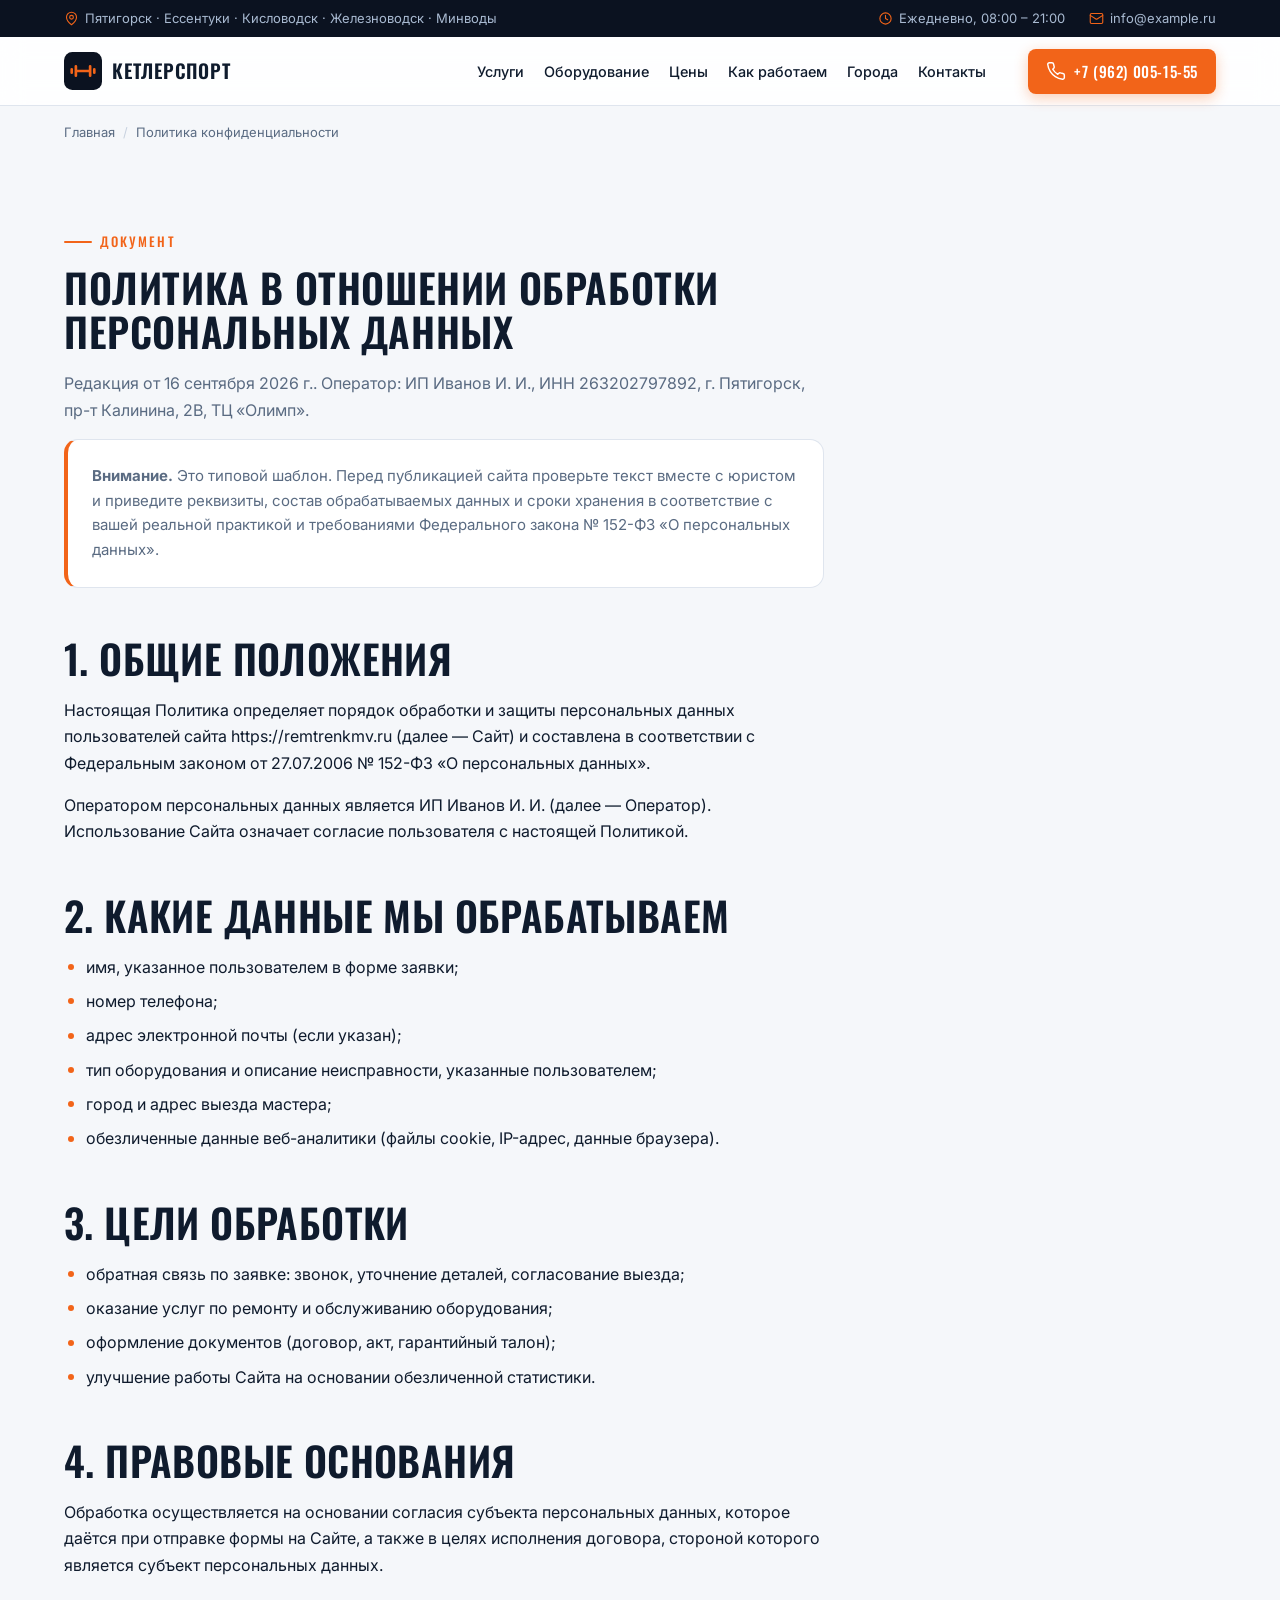
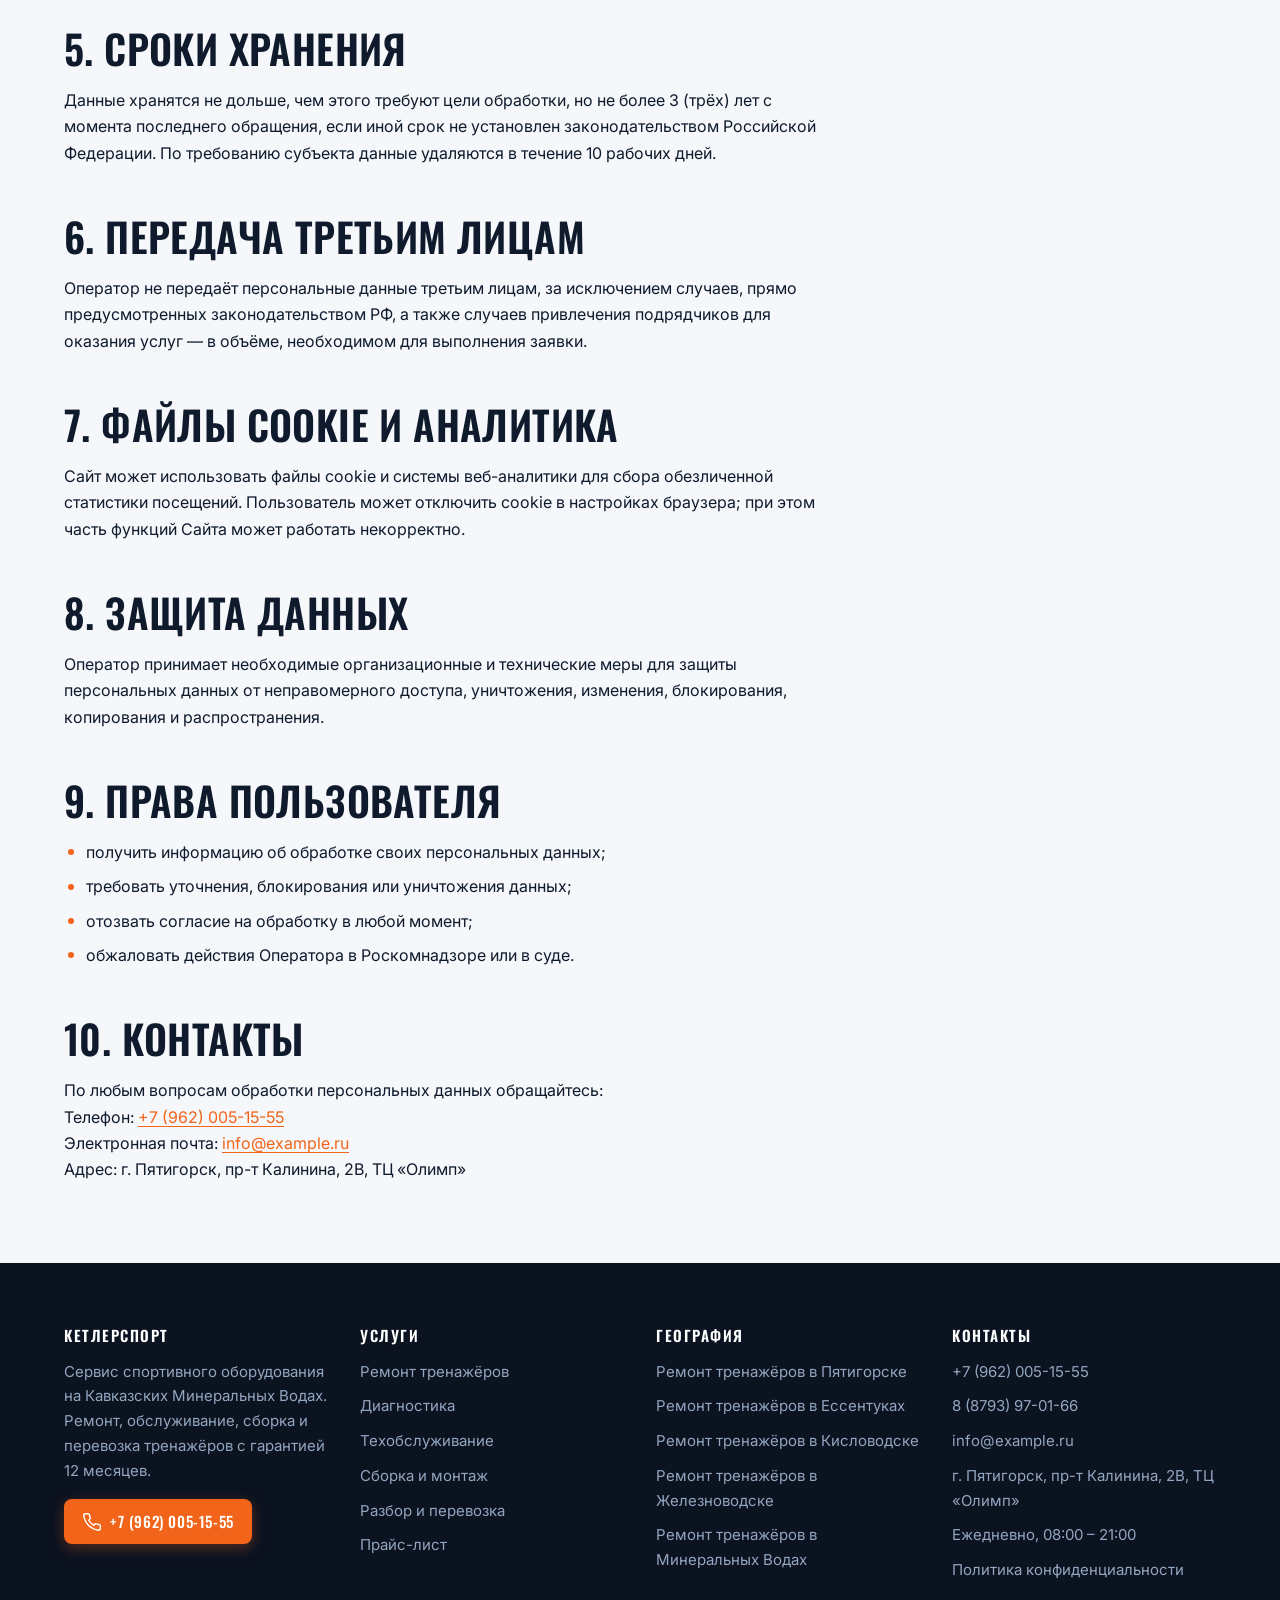
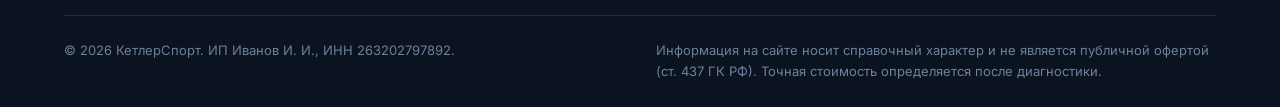
==== commit 7b423948: "Заполнить реальные контакты: телефоны, адрес, ИНН, домен Co-Authored-By: Claude Sonnet 5 <noreply@an" ====
--- a/privacy.html
+++ b/privacy.html
@@ -5,13 +5,13 @@
 <meta name="viewport" content="width=device-width, initial-scale=1">
 <title>Политика конфиденциальности | КетлерСпорт</title>
 <meta name="description" content="Порядок обработки и защиты персональных данных пользователей сайта КетлерСпорт.">
-<link rel="canonical" href="https://example.ru/privacy.html">
+<link rel="canonical" href="https://remtrenkmv.ru/privacy.html">
 
 <meta property="og:type" content="website">
 <meta property="og:site_name" content="КетлерСпорт">
 <meta property="og:title" content="Политика конфиденциальности | КетлерСпорт">
 <meta property="og:description" content="Порядок обработки и защиты персональных данных пользователей сайта КетлерСпорт.">
-<meta property="og:url" content="https://example.ru/privacy.html">
+<meta property="og:url" content="https://remtrenkmv.ru/privacy.html">
 <meta property="og:locale" content="ru_RU">
 <meta name="theme-color" content="#0B1220">
 <meta name="format-detection" content="telephone=no">
@@ -26,7 +26,7 @@
 
 <script>document.documentElement.classList.add('js');</script>
 
-<script type="application/ld+json">{"@context": "https://schema.org", "@type": ["LocalBusiness", "HomeAndConstructionBusiness"], "name": "КетлерСпорт", "description": "Ремонт тренажёров с выездом по всему Кавминводам", "url": "https://example.ru/", "telephone": "+79380000000", "email": "info@example.ru", "priceRange": "₽₽", "image": "https://example.ru/assets/img/favicon.svg", "address": {"@type": "PostalAddress", "addressLocality": "Пятигорск", "addressRegion": "Ставропольский край", "addressCountry": "RU", "streetAddress": "г. Пятигорск, ул. Ермолова, 00, офис 00"}, "geo": {"@type": "GeoCoordinates", "latitude": "44.0486", "longitude": "43.0594"}, "openingHours": "Mo-Su 08:00-21:00", "areaServed": [{"@type": "City", "name": "Пятигорск"}, {"@type": "City", "name": "Ессентуки"}, {"@type": "City", "name": "Кисловодск"}, {"@type": "City", "name": "Железноводск"}, {"@type": "City", "name": "Минеральные Воды"}], "makesOffer": [{"@type": "Offer", "itemOffered": {"@type": "Service", "name": "Ремонт тренажёров", "description": "Механика и электроника: двигатели, платы, датчики, тросы, подшипники, полотна, рамы. Домашние и профессиональные модели."}}, {"@type": "Offer", "itemOffered": {"@type": "Service", "name": "Диагностика", "description": "Полная проверка механики, электрики и электроники на месте. Заключение с перечнем работ и точной сметой."}}, {"@type": "Offer", "itemOffered": {"@type": "Service", "name": "Техобслуживание", "description": "Плановое ТО продлевает срок службы в 2–3 раза. Разовое или по договору с графиком для залов."}}, {"@type": "Offer", "itemOffered": {"@type": "Service", "name": "Сборка и монтаж", "description": "Сборка нового оборудования по заводской инструкции с настройкой и инструктажем по эксплуатации."}}, {"@type": "Offer", "itemOffered": {"@type": "Service", "name": "Разбор и перевозка", "description": "Переезд зала или перестановка тренажёра: разбор, упаковка, такелаж, доставка и сборка на новом месте."}}, {"@type": "Offer", "itemOffered": {"@type": "Service", "name": "Запчасти и расходники", "description": "Подбор комплектующих по модели и серийному номеру. Полотна, ремни, тросы, ролики, платы, датчики, обивка."}}]}</script>
+<script type="application/ld+json">{"@context": "https://schema.org", "@type": ["LocalBusiness", "HomeAndConstructionBusiness"], "name": "КетлерСпорт", "description": "Ремонт тренажёров с выездом по всему Кавминводам", "url": "https://remtrenkmv.ru/", "telephone": "+79620051555", "email": "info@example.ru", "priceRange": "₽₽", "image": "https://remtrenkmv.ru/assets/img/favicon.svg", "address": {"@type": "PostalAddress", "addressLocality": "Пятигорск", "addressRegion": "Ставропольский край", "addressCountry": "RU", "streetAddress": "г. Пятигорск, пр-т Калинина, 2В, ТЦ «Олимп»"}, "geo": {"@type": "GeoCoordinates", "latitude": "44.0601212", "longitude": "43.0701701"}, "openingHours": "Mo-Su 08:00-21:00", "areaServed": [{"@type": "City", "name": "Пятигорск"}, {"@type": "City", "name": "Ессентуки"}, {"@type": "City", "name": "Кисловодск"}, {"@type": "City", "name": "Железноводск"}, {"@type": "City", "name": "Минеральные Воды"}], "makesOffer": [{"@type": "Offer", "itemOffered": {"@type": "Service", "name": "Ремонт тренажёров", "description": "Механика и электроника: двигатели, платы, датчики, тросы, подшипники, полотна, рамы. Домашние и профессиональные модели."}}, {"@type": "Offer", "itemOffered": {"@type": "Service", "name": "Диагностика", "description": "Полная проверка механики, электрики и электроники на месте. Заключение с перечнем работ и точной сметой."}}, {"@type": "Offer", "itemOffered": {"@type": "Service", "name": "Техобслуживание", "description": "Плановое ТО продлевает срок службы в 2–3 раза. Разовое или по договору с графиком для залов."}}, {"@type": "Offer", "itemOffered": {"@type": "Service", "name": "Сборка и монтаж", "description": "Сборка нового оборудования по заводской инструкции с настройкой и инструктажем по эксплуатации."}}, {"@type": "Offer", "itemOffered": {"@type": "Service", "name": "Разбор и перевозка", "description": "Переезд зала или перестановка тренажёра: разбор, упаковка, такелаж, доставка и сборка на новом месте."}}, {"@type": "Offer", "itemOffered": {"@type": "Service", "name": "Запчасти и расходники", "description": "Подбор комплектующих по модели и серийному номеру. Полотна, ремни, тросы, ролики, платы, датчики, обивка."}}]}</script>
 <!-- Счётчик не подключён: укажите brand.metrika_id в config.json -->
 <meta name="robots" content="noindex, follow">
 </head>
@@ -279,9 +279,9 @@
       <svg class="icon" aria-hidden="true"><use href="#i-mail"></use></svg>
       info@example.ru
     </a>
-    <a class="topbar__item topbar__phone" href="tel:+79380000000">
+    <a class="topbar__item topbar__phone" href="tel:+79620051555">
       <svg class="icon" aria-hidden="true"><use href="#i-phone"></use></svg>
-      +7 (938) 000-00-00
+      +7 (962) 005-15-55
     </a>
   </div>
 </div>
@@ -319,9 +319,9 @@
       </ul>
     </nav>
 
-    <a class="btn btn--primary btn--sm header__phone" href="tel:+79380000000">
+    <a class="btn btn--primary btn--sm header__phone" href="tel:+79620051555">
       <svg class="icon" aria-hidden="true"><use href="#i-phone"></use></svg>
-      +7 (938) 000-00-00
+      +7 (962) 005-15-55
     </a>
   </div>
 </header>
@@ -340,7 +340,7 @@
       <span class="eyebrow">Документ</span>
       <h1 style="font-size:clamp(1.8rem,4vw,2.5rem)">Политика в отношении обработки персональных данных</h1>
       <p style="color:var(--text-muted)">
-        Редакция от 7 августа 2026 г.. Оператор: ИП Иванов И. И., ИНН 260000000000, г. Пятигорск, ул. Ермолова, 00, офис 00.
+        Редакция от 16 сентября 2026 г.. Оператор: ИП Иванов И. И., ИНН 263202797892, г. Пятигорск, пр-т Калинина, 2В, ТЦ «Олимп».
       </p>
 
       <div class="card" style="border-left:4px solid var(--brand);margin-bottom:32px">
@@ -355,7 +355,7 @@
       <h2>1. Общие положения</h2>
       <p>
         Настоящая Политика определяет порядок обработки и защиты персональных данных
-        пользователей сайта https://example.ru (далее — Сайт) и составлена в соответствии
+        пользователей сайта https://remtrenkmv.ru (далее — Сайт) и составлена в соответствии
         с Федеральным законом от 27.07.2006 № 152-ФЗ «О персональных данных».
       </p>
       <p>
@@ -428,9 +428,9 @@
       <h2>10. Контакты</h2>
       <p>
         По любым вопросам обработки персональных данных обращайтесь:<br>
-        Телефон: <a href="tel:+79380000000">+7 (938) 000-00-00</a><br>
+        Телефон: <a href="tel:+79620051555">+7 (962) 005-15-55</a><br>
         Электронная почта: <a href="mailto:info@example.ru">info@example.ru</a><br>
-        Адрес: г. Пятигорск, ул. Ермолова, 00, офис 00
+        Адрес: г. Пятигорск, пр-т Калинина, 2В, ТЦ «Олимп»
       </p>
     </div>
   </div>
@@ -444,9 +444,9 @@
       <div>
         <h4>КетлерСпорт</h4>
         <p style="margin-bottom:16px">Сервис спортивного оборудования на Кавказских Минеральных Водах. Ремонт, обслуживание, сборка и перевозка тренажёров с гарантией 12 месяцев.</p>
-        <a class="btn btn--primary btn--sm" href="tel:+79380000000">
+        <a class="btn btn--primary btn--sm" href="tel:+79620051555">
           <svg class="icon" aria-hidden="true"><use href="#i-phone"></use></svg>
-          +7 (938) 000-00-00
+          +7 (962) 005-15-55
         </a>
       </div>
       <div>
@@ -471,28 +471,28 @@
       <div>
         <h4>Контакты</h4>
         <ul>
-          <li><a href="tel:+79380000000">+7 (938) 000-00-00</a></li>
-          <li><a href="tel:+78793000000">8 (8793) 00-00-00</a></li>
+          <li><a href="tel:+79620051555">+7 (962) 005-15-55</a></li>
+          <li><a href="tel:+78793970166">8 (8793) 97-01-66</a></li>
           <li><a href="mailto:info@example.ru">info@example.ru</a></li>
-          <li>г. Пятигорск, ул. Ермолова, 00, офис 00</li>
+          <li>г. Пятигорск, пр-т Калинина, 2В, ТЦ «Олимп»</li>
           <li>Ежедневно, 08:00 – 21:00</li>
           <li><a href="privacy.html">Политика конфиденциальности</a></li>
         </ul>
       </div>
     </div>
     <div class="footer__bottom">
-      <span>© 2026 КетлерСпорт. ИП Иванов И. И., ИНН 260000000000.</span>
+      <span>© 2026 КетлерСпорт. ИП Иванов И. И., ИНН 263202797892.</span>
       <span class="footer__disclaimer">Информация на сайте носит справочный характер и не является публичной офертой (ст. 437 ГК РФ). Точная стоимость определяется после диагностики.</span>
     </div>
   </div>
 </footer>
 
 <div class="callbar" data-callbar>
-  <a href="tel:+79380000000">
+  <a href="tel:+79620051555">
     <svg class="icon" aria-hidden="true"><use href="#i-phone"></use></svg>
     Позвонить
   </a>
-  <a href="https://wa.me/79380000000" target="_blank" rel="noopener">
+  <a href="https://wa.me/79620051555" target="_blank" rel="noopener">
     <svg class="icon" aria-hidden="true"><use href="#i-chat"></use></svg>
     WhatsApp
   </a>
@@ -547,7 +547,7 @@
 
     <div class="form__alt">
       <span>Или напишите сразу:</span>
-      <a class="chip-link" href="https://wa.me/79380000000" target="_blank" rel="noopener">
+      <a class="chip-link" href="https://wa.me/79620051555" target="_blank" rel="noopener">
         <svg class="icon" aria-hidden="true"><use href="#i-chat"></use></svg> WhatsApp
       </a>
       <a class="chip-link" href="https://t.me/ketlersport" target="_blank" rel="noopener">
